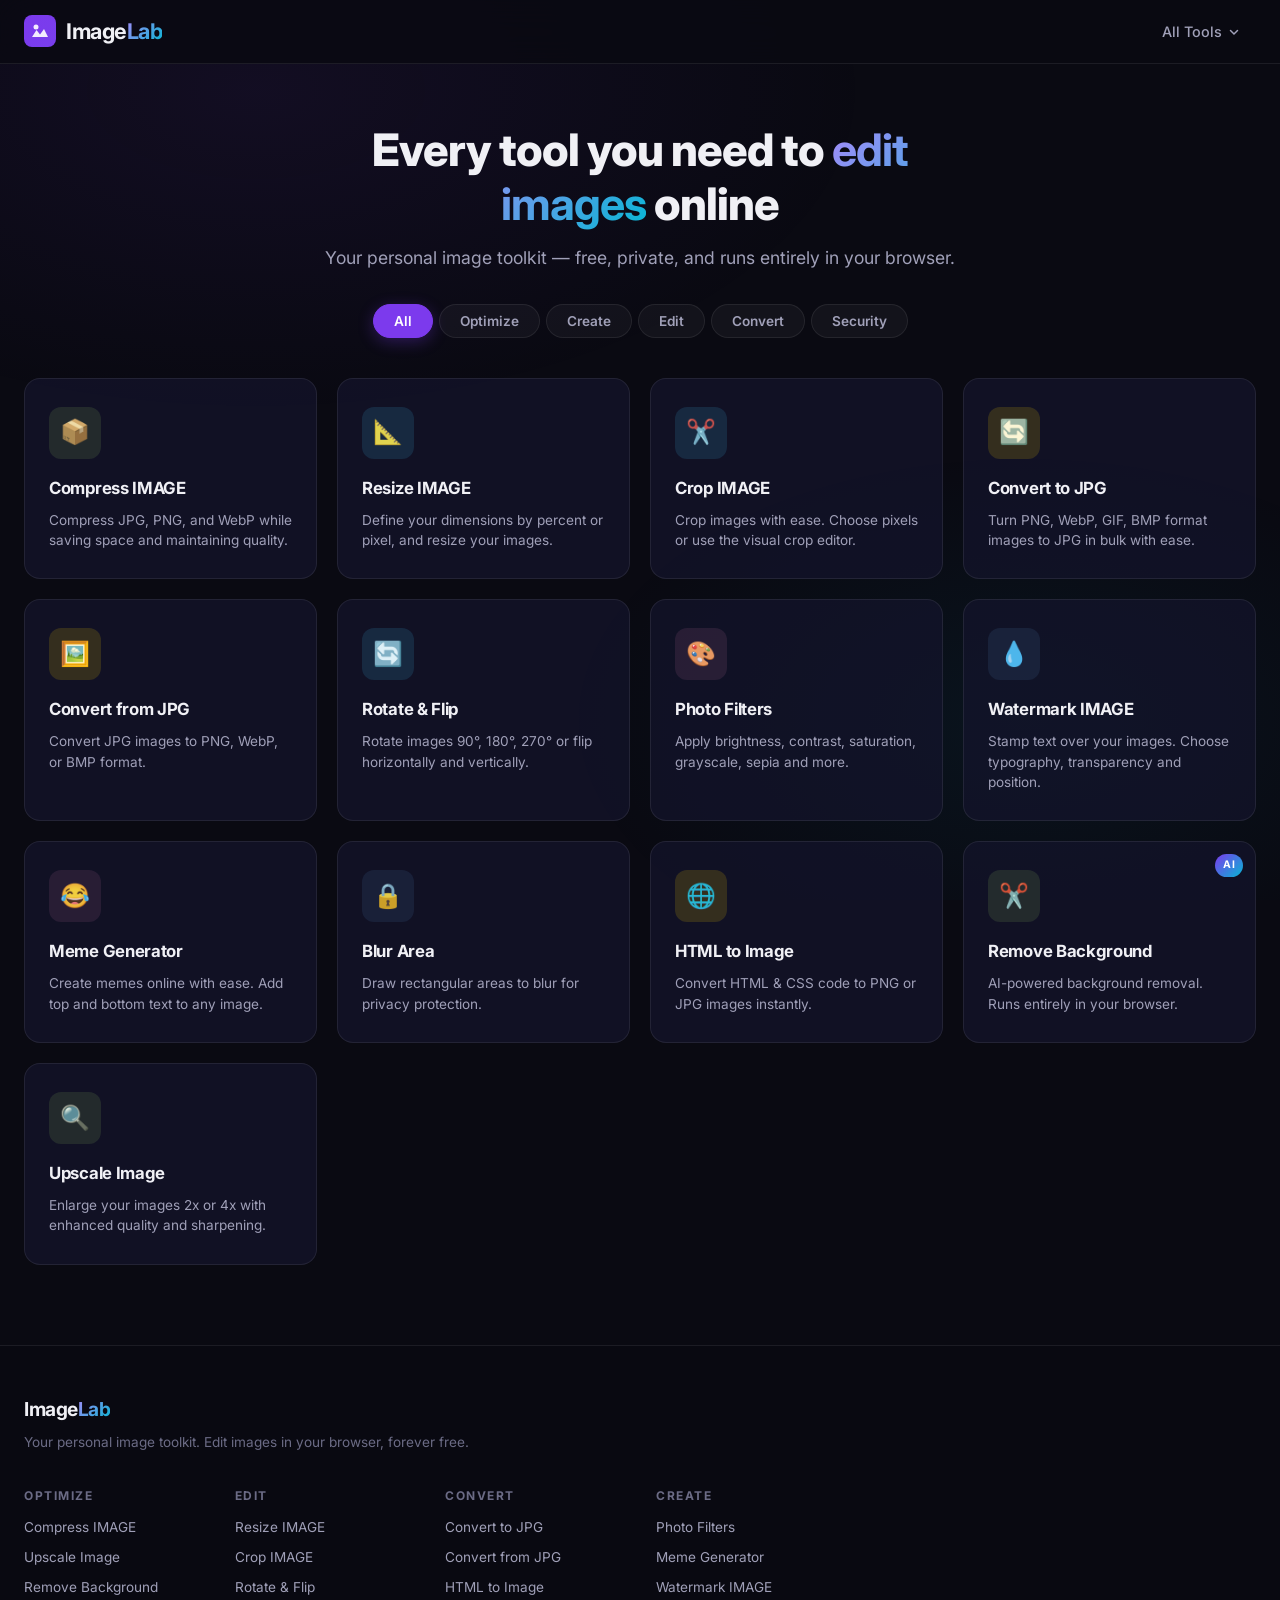
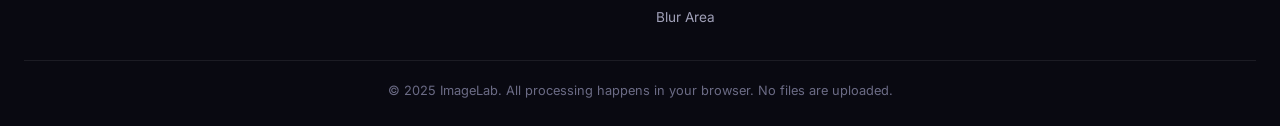
==== index.html @ 435cc82c "Initial commit of Image Suite" ====
<!DOCTYPE html>
<html lang="en">
<head>
    <meta charset="UTF-8">
    <meta name="viewport" content="width=device-width, initial-scale=1.0">
    <title>ImageLab — Free Online Image Editor</title>
    <meta name="description" content="ImageLab is your personal image toolkit. Compress, resize, crop, convert, watermark, and edit images — all in your browser, forever free.">
    <link rel="preconnect" href="https://fonts.googleapis.com">
    <link rel="preconnect" href="https://fonts.gstatic.com" crossorigin>
    <link href="https://fonts.googleapis.com/css2?family=Inter:wght@300;400;500;600;700;800;900&family=JetBrains+Mono:wght@400;500;600&display=swap" rel="stylesheet">
    <link rel="stylesheet" href="css/styles.css">
</head>
<body>
    <!-- Header / Navigation -->
    <header class="header" id="header">
        <nav class="nav">
            <a href="#home" class="logo" id="logo">
                <span class="logo-icon">
                    <svg width="32" height="32" viewBox="0 0 32 32" fill="none">
                        <rect width="32" height="32" rx="8" fill="url(#logoGrad)"/>
                        <path d="M8 22L12.5 15L16 19.5L20 14L24 22H8Z" fill="white" opacity="0.9"/>
                        <circle cx="12" cy="12" r="2.5" fill="white" opacity="0.9"/>
                        <defs>
                            <linearGradient id="logoGrad" x1="0" y1="0" x2="32" y2="32">
                                <stop stop-color="#7c3aed"/>
                                <stop offset="1" stop-color="#06b6d4"/>
                            </linearGradient>
                        </defs>
                    </svg>
                </span>
                <span class="logo-text">Image<span class="logo-accent">Lab</span></span>
            </a>
            <div class="nav-tools" id="navTools">
                <button class="nav-tools-btn" id="navToolsBtn">
                    All Tools <svg width="12" height="12" viewBox="0 0 12 12" fill="currentColor"><path d="M2.5 4.5L6 8L9.5 4.5" stroke="currentColor" stroke-width="1.5" fill="none" stroke-linecap="round"/></svg>
                </button>
                <div class="nav-dropdown" id="navDropdown">
                    <div class="nav-dropdown-grid">
                        <div class="nav-dropdown-col">
                            <div class="nav-dropdown-title">Optimize</div>
                            <a href="#compress" class="nav-dropdown-item" data-tool="compress">
                                <span class="ndi-icon" style="background:#8FBC5D;">📦</span> Compress IMAGE
                            </a>
                            <a href="#upscale" class="nav-dropdown-item" data-tool="upscale">
                                <span class="ndi-icon" style="background:#8FBC5D;">🔍</span> Upscale Image
                            </a>
                            <a href="#remove-bg" class="nav-dropdown-item" data-tool="remove-bg">
                                <span class="ndi-icon" style="background:#8FBC5D;">✂️</span> Remove Background
                            </a>
                        </div>
                        <div class="nav-dropdown-col">
                            <div class="nav-dropdown-title">Edit</div>
                            <a href="#resize" class="nav-dropdown-item" data-tool="resize">
                                <span class="ndi-icon" style="background:#3CB6E2;">📐</span> Resize IMAGE
                            </a>
                            <a href="#crop" class="nav-dropdown-item" data-tool="crop">
                                <span class="ndi-icon" style="background:#3CB6E2;">✂️</span> Crop IMAGE
                            </a>
                            <a href="#rotate" class="nav-dropdown-item" data-tool="rotate">
                                <span class="ndi-icon" style="background:#3CB6E2;">🔄</span> Rotate & Flip
                            </a>
                        </div>
                        <div class="nav-dropdown-col">
                            <div class="nav-dropdown-title">Convert</div>
                            <a href="#convert-to-jpg" class="nav-dropdown-item" data-tool="convert-to-jpg">
                                <span class="ndi-icon" style="background:#FFD400;">🔄</span> Convert to JPG
                            </a>
                            <a href="#convert-from-jpg" class="nav-dropdown-item" data-tool="convert-from-jpg">
                                <span class="ndi-icon" style="background:#FFD400;">🖼️</span> Convert from JPG
                            </a>
                            <a href="#html-to-image" class="nav-dropdown-item" data-tool="html-to-image">
                                <span class="ndi-icon" style="background:#FFD400;">🌐</span> HTML to Image
                            </a>
                        </div>
                        <div class="nav-dropdown-col">
                            <div class="nav-dropdown-title">Create</div>
                            <a href="#filters" class="nav-dropdown-item" data-tool="filters">
                                <span class="ndi-icon" style="background:#AB6993;">🎨</span> Photo Filters
                            </a>
                            <a href="#meme" class="nav-dropdown-item" data-tool="meme">
                                <span class="ndi-icon" style="background:#AB6993;">😂</span> Meme Generator
                            </a>
                        </div>
                        <div class="nav-dropdown-col">
                            <div class="nav-dropdown-title">Security</div>
                            <a href="#watermark" class="nav-dropdown-item" data-tool="watermark">
                                <span class="ndi-icon" style="background:#4A7AAB;">💧</span> Watermark IMAGE
                            </a>
                            <a href="#blur" class="nav-dropdown-item" data-tool="blur">
                                <span class="ndi-icon" style="background:#4A7AAB;">🔒</span> Blur Area
                            </a>
                        </div>
                    </div>
                </div>
            </div>
            <button class="nav-hamburger" id="navHamburger" aria-label="Menu">
                <span></span><span></span><span></span>
            </button>
        </nav>
    </header>

    <!-- Mobile Menu Overlay -->
    <div class="mobile-menu" id="mobileMenu">
        <div class="mobile-menu-content">
            <a href="#compress" class="mobile-menu-item">Compress IMAGE</a>
            <a href="#resize" class="mobile-menu-item">Resize IMAGE</a>
            <a href="#crop" class="mobile-menu-item">Crop IMAGE</a>
            <a href="#convert-to-jpg" class="mobile-menu-item">Convert to JPG</a>
            <a href="#convert-from-jpg" class="mobile-menu-item">Convert from JPG</a>
            <a href="#rotate" class="mobile-menu-item">Rotate & Flip</a>
            <a href="#filters" class="mobile-menu-item">Photo Filters</a>
            <a href="#watermark" class="mobile-menu-item">Watermark IMAGE</a>
            <a href="#meme" class="mobile-menu-item">Meme Generator</a>
            <a href="#blur" class="mobile-menu-item">Blur Area</a>
            <a href="#html-to-image" class="mobile-menu-item">HTML to Image</a>
            <a href="#remove-bg" class="mobile-menu-item">Remove Background</a>
            <a href="#upscale" class="mobile-menu-item">Upscale Image</a>
        </div>
    </div>

    <!-- Main Content -->
    <main class="main" id="main">
        <!-- Pages are rendered here by the router -->
    </main>

    <!-- Footer -->
    <footer class="footer" id="footer">
        <div class="footer-inner">
            <div class="footer-brand">
                <span class="logo-text">Image<span class="logo-accent">Lab</span></span>
                <p class="footer-desc">Your personal image toolkit. Edit images in your browser, forever free.</p>
            </div>
            <div class="footer-links">
                <div class="footer-col">
                    <div class="footer-col-title">Optimize</div>
                    <a href="#compress">Compress IMAGE</a>
                    <a href="#upscale">Upscale Image</a>
                    <a href="#remove-bg">Remove Background</a>
                </div>
                <div class="footer-col">
                    <div class="footer-col-title">Edit</div>
                    <a href="#resize">Resize IMAGE</a>
                    <a href="#crop">Crop IMAGE</a>
                    <a href="#rotate">Rotate & Flip</a>
                </div>
                <div class="footer-col">
                    <div class="footer-col-title">Convert</div>
                    <a href="#convert-to-jpg">Convert to JPG</a>
                    <a href="#convert-from-jpg">Convert from JPG</a>
                    <a href="#html-to-image">HTML to Image</a>
                </div>
                <div class="footer-col">
                    <div class="footer-col-title">Create</div>
                    <a href="#filters">Photo Filters</a>
                    <a href="#meme">Meme Generator</a>
                    <a href="#watermark">Watermark IMAGE</a>
                    <a href="#blur">Blur Area</a>
                </div>
            </div>
            <div class="footer-bottom">
                <p>© 2025 ImageLab. All processing happens in your browser. No files are uploaded.</p>
            </div>
        </div>
    </footer>

    <!-- Scripts -->
    <script src="js/utils.js"></script>
    <script src="js/tools/compress.js"></script>
    <script src="js/tools/resize.js"></script>
    <script src="js/tools/crop.js"></script>
    <script src="js/tools/convertToJpg.js"></script>
    <script src="js/tools/convertFromJpg.js"></script>
    <script src="js/tools/rotate.js"></script>
    <script src="js/tools/filters.js"></script>
    <script src="js/tools/watermark.js"></script>
    <script src="js/tools/meme.js"></script>
    <script src="js/tools/blur.js"></script>
    <script src="js/tools/htmlToImage.js"></script>
    <script src="js/tools/removeBg.js"></script>
    <script src="js/tools/upscale.js"></script>
    <script src="js/app.js"></script>
</body>
</html>
---- css/styles.css ----
/* ========================================
   ImageLab — Design System & Styles
   ======================================== */

/* ---- CSS Custom Properties ---- */
:root {
    /* Colors */
    --primary: #7c3aed;
    --primary-light: #a78bfa;
    --primary-dark: #5b21b6;
    --accent: #06b6d4;
    --accent-light: #67e8f9;

    /* Category Colors */
    --cat-optimize: #8FBC5D;
    --cat-edit: #3CB6E2;
    --cat-convert: #FFD400;
    --cat-create: #AB6993;
    --cat-security: #4A7AAB;

    /* Surfaces */
    --bg-primary: #0a0a12;
    --bg-secondary: #111127;
    --bg-card: rgba(20, 20, 45, 0.7);
    --bg-card-hover: rgba(30, 30, 60, 0.85);
    --bg-glass: rgba(255, 255, 255, 0.04);
    --bg-input: rgba(255, 255, 255, 0.06);

    /* Text */
    --text-primary: #f0f0f5;
    --text-secondary: #a0a0b8;
    --text-muted: #6b6b85;

    /* Borders */
    --border: rgba(255, 255, 255, 0.08);
    --border-hover: rgba(255, 255, 255, 0.15);
    --border-accent: rgba(124, 58, 237, 0.4);

    /* Shadows */
    --shadow-sm: 0 2px 8px rgba(0, 0, 0, 0.3);
    --shadow-md: 0 8px 32px rgba(0, 0, 0, 0.4);
    --shadow-lg: 0 16px 48px rgba(0, 0, 0, 0.5);
    --shadow-glow: 0 0 40px rgba(124, 58, 237, 0.15);

    /* Radius */
    --radius-sm: 8px;
    --radius-md: 12px;
    --radius-lg: 16px;
    --radius-xl: 24px;

    /* Transitions */
    --ease: cubic-bezier(0.4, 0, 0.2, 1);
    --duration: 0.25s;

    /* Sizing */
    --header-height: 64px;
    --max-width: 1280px;
}

/* ---- Reset & Base ---- */
*, *::before, *::after {
    margin: 0;
    padding: 0;
    box-sizing: border-box;
}

html {
    scroll-behavior: smooth;
    -webkit-font-smoothing: antialiased;
    -moz-osx-font-smoothing: grayscale;
}

body {
    font-family: 'Inter', -apple-system, BlinkMacSystemFont, 'Segoe UI', sans-serif;
    background: var(--bg-primary);
    color: var(--text-primary);
    line-height: 1.6;
    min-height: 100vh;
    overflow-x: hidden;
}

body::before {
    content: '';
    position: fixed;
    top: 0; left: 0; right: 0; bottom: 0;
    background:
        radial-gradient(ellipse 80% 60% at 20% 10%, rgba(124, 58, 237, 0.08) 0%, transparent 60%),
        radial-gradient(ellipse 60% 50% at 80% 80%, rgba(6, 182, 212, 0.06) 0%, transparent 60%);
    pointer-events: none;
    z-index: 0;
}

a { color: inherit; text-decoration: none; }
img { max-width: 100%; display: block; }
button { font-family: inherit; cursor: pointer; border: none; background: none; }
input, select, textarea { font-family: inherit; }

/* ---- Scrollbar ---- */
::-webkit-scrollbar { width: 8px; }
::-webkit-scrollbar-track { background: var(--bg-secondary); }
::-webkit-scrollbar-thumb { background: var(--primary-dark); border-radius: 4px; }
::-webkit-scrollbar-thumb:hover { background: var(--primary); }

/* ---- Header ---- */
.header {
    position: fixed;
    top: 0; left: 0; right: 0;
    height: var(--header-height);
    background: rgba(10, 10, 18, 0.85);
    backdrop-filter: blur(20px);
    -webkit-backdrop-filter: blur(20px);
    border-bottom: 1px solid var(--border);
    z-index: 1000;
}

.nav {
    max-width: var(--max-width);
    margin: 0 auto;
    padding: 0 24px;
    height: 100%;
    display: flex;
    align-items: center;
    justify-content: space-between;
}

/* Logo */
.logo {
    display: flex;
    align-items: center;
    gap: 10px;
    font-size: 1.35rem;
    font-weight: 700;
    transition: transform var(--duration) var(--ease);
}
.logo:hover { transform: scale(1.03); }
.logo-icon { display: flex; }
.logo-text { letter-spacing: -0.5px; }
.logo-accent {
    background: linear-gradient(135deg, var(--primary-light), var(--accent));
    -webkit-background-clip: text;
    -webkit-text-fill-color: transparent;
    background-clip: text;
}

/* Nav Tools Dropdown */
.nav-tools { position: relative; }
.nav-tools-btn {
    display: flex;
    align-items: center;
    gap: 6px;
    padding: 8px 16px;
    color: var(--text-secondary);
    font-size: 0.9rem;
    font-weight: 500;
    border-radius: var(--radius-sm);
    transition: all var(--duration) var(--ease);
}
.nav-tools-btn:hover {
    color: var(--text-primary);
    background: var(--bg-glass);
}

.nav-dropdown {
    position: absolute;
    top: calc(100% + 12px);
    left: 50%;
    transform: translateX(-50%) translateY(8px);
    background: rgba(17, 17, 39, 0.97);
    backdrop-filter: blur(24px);
    border: 1px solid var(--border);
    border-radius: var(--radius-lg);
    padding: 24px;
    min-width: 680px;
    opacity: 0;
    visibility: hidden;
    pointer-events: none;
    transition: all 0.3s var(--ease);
    box-shadow: var(--shadow-lg), var(--shadow-glow);
}
.nav-tools:hover .nav-dropdown,
.nav-dropdown.active {
    opacity: 1;
    visibility: visible;
    pointer-events: auto;
    transform: translateX(-50%) translateY(0);
}

.nav-dropdown-grid {
    display: grid;
    grid-template-columns: repeat(5, 1fr);
    gap: 8px;
}
.nav-dropdown-title {
    font-size: 0.7rem;
    font-weight: 700;
    text-transform: uppercase;
    letter-spacing: 1.5px;
    color: var(--text-muted);
    padding: 4px 8px 8px;
}
.nav-dropdown-item {
    display: flex;
    align-items: center;
    gap: 8px;
    padding: 8px;
    border-radius: var(--radius-sm);
    font-size: 0.82rem;
    font-weight: 500;
    color: var(--text-secondary);
    transition: all var(--duration) var(--ease);
    white-space: nowrap;
}
.nav-dropdown-item:hover {
    background: var(--bg-glass);
    color: var(--text-primary);
    transform: translateX(2px);
}
.ndi-icon {
    width: 26px; height: 26px;
    border-radius: 6px;
    display: flex;
    align-items: center;
    justify-content: center;
    font-size: 13px;
    flex-shrink: 0;
}

/* Hamburger */
.nav-hamburger {
    display: none;
    flex-direction: column;
    gap: 5px;
    padding: 8px;
}
.nav-hamburger span {
    width: 22px; height: 2px;
    background: var(--text-primary);
    border-radius: 2px;
    transition: all 0.3s var(--ease);
}
.nav-hamburger.active span:nth-child(1) { transform: rotate(45deg) translate(5px, 5px); }
.nav-hamburger.active span:nth-child(2) { opacity: 0; }
.nav-hamburger.active span:nth-child(3) { transform: rotate(-45deg) translate(5px, -5px); }

/* Mobile Menu */
.mobile-menu {
    position: fixed;
    top: var(--header-height);
    left: 0; right: 0; bottom: 0;
    background: rgba(10, 10, 18, 0.98);
    backdrop-filter: blur(20px);
    z-index: 999;
    opacity: 0;
    visibility: hidden;
    transition: all 0.3s var(--ease);
    overflow-y: auto;
}
.mobile-menu.active {
    opacity: 1;
    visibility: visible;
}
.mobile-menu-content {
    padding: 24px;
    display: flex;
    flex-direction: column;
    gap: 4px;
}
.mobile-menu-item {
    padding: 14px 16px;
    border-radius: var(--radius-sm);
    font-size: 1rem;
    font-weight: 500;
    color: var(--text-secondary);
    transition: all var(--duration) var(--ease);
}
.mobile-menu-item:hover {
    background: var(--bg-glass);
    color: var(--text-primary);
}

/* ---- Main Content ---- */
.main {
    margin-top: var(--header-height);
    min-height: calc(100vh - var(--header-height));
    position: relative;
    z-index: 1;
}

/* ---- Home Page ---- */
.home-hero {
    text-align: center;
    padding: 60px 24px 32px;
    max-width: 720px;
    margin: 0 auto;
}
.home-hero h1 {
    font-size: clamp(1.8rem, 4vw, 2.8rem);
    font-weight: 800;
    line-height: 1.2;
    margin-bottom: 12px;
    letter-spacing: -1px;
}
.home-hero h1 strong {
    background: linear-gradient(135deg, var(--primary-light), var(--accent));
    -webkit-background-clip: text;
    -webkit-text-fill-color: transparent;
    background-clip: text;
}
.home-hero p {
    font-size: 1.1rem;
    color: var(--text-secondary);
    font-weight: 400;
}

/* Filter Tabs */
.filter-tabs {
    display: flex;
    justify-content: center;
    gap: 6px;
    padding: 0 24px;
    margin-bottom: 40px;
    flex-wrap: wrap;
}
.filter-tab {
    padding: 8px 20px;
    border-radius: 100px;
    font-size: 0.85rem;
    font-weight: 600;
    color: var(--text-secondary);
    background: var(--bg-glass);
    border: 1px solid var(--border);
    transition: all var(--duration) var(--ease);
    cursor: pointer;
}
.filter-tab:hover {
    color: var(--text-primary);
    border-color: var(--border-hover);
    background: var(--bg-card);
}
.filter-tab.active {
    color: #fff;
    background: var(--primary);
    border-color: var(--primary);
    box-shadow: 0 4px 16px rgba(124, 58, 237, 0.3);
}

/* Tool Grid */
.tools-grid {
    max-width: var(--max-width);
    margin: 0 auto;
    padding: 0 24px 80px;
    display: grid;
    grid-template-columns: repeat(auto-fill, minmax(270px, 1fr));
    gap: 20px;
}

.tool-card {
    position: relative;
    background: var(--bg-card);
    border: 1px solid var(--border);
    border-radius: var(--radius-lg);
    padding: 28px 24px;
    transition: all 0.35s var(--ease);
    overflow: hidden;
    cursor: pointer;
    display: block;
}
.tool-card::before {
    content: '';
    position: absolute;
    top: 0; left: 0; right: 0;
    height: 3px;
    background: var(--card-accent, var(--primary));
    opacity: 0;
    transition: opacity 0.35s var(--ease);
}
.tool-card:hover {
    border-color: var(--border-hover);
    background: var(--bg-card-hover);
    transform: translateY(-4px);
    box-shadow: var(--shadow-md);
}
.tool-card:hover::before { opacity: 1; }

.tool-card-icon {
    width: 52px; height: 52px;
    border-radius: var(--radius-md);
    display: flex;
    align-items: center;
    justify-content: center;
    font-size: 24px;
    margin-bottom: 16px;
    position: relative;
}
.tool-card-icon::after {
    content: '';
    position: absolute;
    inset: 0;
    border-radius: inherit;
    opacity: 0.15;
    background: var(--card-accent, var(--primary));
}

.tool-card h3 {
    font-size: 1.05rem;
    font-weight: 700;
    margin-bottom: 8px;
    letter-spacing: -0.3px;
}
.tool-card p {
    font-size: 0.85rem;
    color: var(--text-secondary);
    line-height: 1.5;
}

.tool-card .badge {
    position: absolute;
    top: 12px; right: 12px;
    background: linear-gradient(135deg, var(--primary), var(--accent));
    color: #fff;
    font-size: 0.65rem;
    font-weight: 700;
    padding: 3px 8px;
    border-radius: 100px;
    text-transform: uppercase;
    letter-spacing: 0.5px;
}

/* ---- Tool Page Layout ---- */
.tool-page {
    max-width: 1000px;
    margin: 0 auto;
    padding: 40px 24px 80px;
}

.tool-header {
    text-align: center;
    margin-bottom: 36px;
}
.tool-header h1 {
    font-size: clamp(1.5rem, 3vw, 2.2rem);
    font-weight: 800;
    margin-bottom: 8px;
    letter-spacing: -0.5px;
}
.tool-header p {
    color: var(--text-secondary);
    font-size: 1rem;
}

/* Upload Zone */
.upload-zone {
    border: 2px dashed var(--border);
    border-radius: var(--radius-xl);
    padding: 60px 40px;
    text-align: center;
    transition: all 0.3s var(--ease);
    cursor: pointer;
    position: relative;
    background: var(--bg-glass);
}
.upload-zone:hover,
.upload-zone.dragover {
    border-color: var(--primary);
    background: rgba(124, 58, 237, 0.05);
    box-shadow: 0 0 40px rgba(124, 58, 237, 0.1);
}
.upload-zone.dragover {
    transform: scale(1.01);
}

.upload-icon {
    width: 72px; height: 72px;
    margin: 0 auto 20px;
    border-radius: 50%;
    background: linear-gradient(135deg, rgba(124, 58, 237, 0.15), rgba(6, 182, 212, 0.1));
    display: flex;
    align-items: center;
    justify-content: center;
    font-size: 32px;
}
.upload-zone h3 {
    font-size: 1.15rem;
    font-weight: 600;
    margin-bottom: 6px;
}
.upload-zone p {
    color: var(--text-muted);
    font-size: 0.9rem;
}
.upload-zone .btn-upload {
    display: inline-flex;
    align-items: center;
    gap: 8px;
    margin-top: 16px;
    padding: 12px 28px;
    background: linear-gradient(135deg, var(--primary), var(--primary-dark));
    color: #fff;
    font-weight: 600;
    font-size: 0.95rem;
    border-radius: var(--radius-sm);
    transition: all var(--duration) var(--ease);
    box-shadow: 0 4px 16px rgba(124, 58, 237, 0.3);
}
.upload-zone .btn-upload:hover {
    transform: translateY(-2px);
    box-shadow: 0 8px 24px rgba(124, 58, 237, 0.4);
}
.upload-zone input[type="file"] {
    position: absolute;
    inset: 0;
    opacity: 0;
    cursor: pointer;
}

/* Tool Workspace */
.tool-workspace {
    display: none;
    flex-direction: column;
    gap: 24px;
}
.tool-workspace.active {
    display: flex;
}

/* Controls Panel */
.controls-panel {
    background: var(--bg-card);
    border: 1px solid var(--border);
    border-radius: var(--radius-lg);
    padding: 24px;
}
.controls-panel h3 {
    font-size: 0.9rem;
    font-weight: 700;
    margin-bottom: 16px;
    display: flex;
    align-items: center;
    gap: 8px;
}

.control-group {
    margin-bottom: 16px;
}
.control-group:last-child { margin-bottom: 0; }
.control-label {
    display: flex;
    align-items: center;
    justify-content: space-between;
    font-size: 0.82rem;
    font-weight: 500;
    color: var(--text-secondary);
    margin-bottom: 8px;
}
.control-value {
    font-family: 'JetBrains Mono', monospace;
    font-size: 0.8rem;
    color: var(--accent);
}

/* Range Slider */
input[type="range"] {
    -webkit-appearance: none;
    width: 100%;
    height: 6px;
    background: var(--bg-input);
    border-radius: 3px;
    outline: none;
}
input[type="range"]::-webkit-slider-thumb {
    -webkit-appearance: none;
    width: 18px; height: 18px;
    border-radius: 50%;
    background: var(--primary);
    cursor: pointer;
    box-shadow: 0 2px 8px rgba(124, 58, 237, 0.4);
    transition: transform var(--duration) var(--ease);
}
input[type="range"]::-webkit-slider-thumb:hover {
    transform: scale(1.2);
}

/* Text Input */
.input-field {
    width: 100%;
    padding: 10px 14px;
    background: var(--bg-input);
    border: 1px solid var(--border);
    border-radius: var(--radius-sm);
    color: var(--text-primary);
    font-size: 0.9rem;
    transition: all var(--duration) var(--ease);
    outline: none;
}
.input-field:focus {
    border-color: var(--primary);
    box-shadow: 0 0 0 3px rgba(124, 58, 237, 0.15);
}

/* Number Input */
.input-number {
    width: 100px;
    padding: 8px 12px;
    background: var(--bg-input);
    border: 1px solid var(--border);
    border-radius: var(--radius-sm);
    color: var(--text-primary);
    font-size: 0.9rem;
    font-family: 'JetBrains Mono', monospace;
    text-align: center;
    outline: none;
    transition: all var(--duration) var(--ease);
}
.input-number:focus {
    border-color: var(--primary);
    box-shadow: 0 0 0 3px rgba(124, 58, 237, 0.15);
}

/* Select */
.input-select {
    width: 100%;
    padding: 10px 14px;
    background: var(--bg-input);
    border: 1px solid var(--border);
    border-radius: var(--radius-sm);
    color: var(--text-primary);
    font-size: 0.9rem;
    outline: none;
    cursor: pointer;
    transition: all var(--duration) var(--ease);
}
.input-select:focus {
    border-color: var(--primary);
}
.input-select option {
    background: var(--bg-secondary);
    color: var(--text-primary);
}

/* Inline Controls */
.controls-row {
    display: flex;
    align-items: center;
    gap: 12px;
    flex-wrap: wrap;
}
.controls-inline {
    display: flex;
    align-items: center;
    gap: 8px;
}
.controls-inline label {
    font-size: 0.82rem;
    color: var(--text-secondary);
    white-space: nowrap;
}

/* Checkbox / Toggle */
.toggle-wrap {
    display: flex;
    align-items: center;
    gap: 10px;
    cursor: pointer;
}
.toggle {
    position: relative;
    width: 40px; height: 22px;
    background: var(--bg-input);
    border-radius: 11px;
    border: 1px solid var(--border);
    transition: all var(--duration) var(--ease);
}
.toggle::after {
    content: '';
    position: absolute;
    top: 2px; left: 2px;
    width: 16px; height: 16px;
    border-radius: 50%;
    background: var(--text-muted);
    transition: all var(--duration) var(--ease);
}
.toggle-wrap input { display: none; }
.toggle-wrap input:checked + .toggle {
    background: var(--primary);
    border-color: var(--primary);
}
.toggle-wrap input:checked + .toggle::after {
    left: 20px;
    background: #fff;
}
.toggle-label {
    font-size: 0.85rem;
    color: var(--text-secondary);
}

/* Preset Buttons */
.preset-group {
    display: flex;
    gap: 8px;
    flex-wrap: wrap;
}
.preset-btn {
    padding: 6px 14px;
    font-size: 0.8rem;
    font-weight: 600;
    border-radius: var(--radius-sm);
    border: 1px solid var(--border);
    color: var(--text-secondary);
    background: var(--bg-glass);
    transition: all var(--duration) var(--ease);
}
.preset-btn:hover {
    border-color: var(--primary);
    color: var(--text-primary);
}
.preset-btn.active {
    background: var(--primary);
    border-color: var(--primary);
    color: #fff;
}

/* Preview Area */
.preview-container {
    background: var(--bg-card);
    border: 1px solid var(--border);
    border-radius: var(--radius-lg);
    padding: 20px;
    min-height: 300px;
    display: flex;
    align-items: center;
    justify-content: center;
    position: relative;
    overflow: hidden;
}
.preview-container canvas,
.preview-container img {
    max-width: 100%;
    max-height: 500px;
    border-radius: var(--radius-sm);
    object-fit: contain;
}

/* Image Info Bar */
.image-info {
    display: flex;
    align-items: center;
    gap: 16px;
    padding: 12px 16px;
    background: var(--bg-glass);
    border-radius: var(--radius-sm);
    font-size: 0.82rem;
    color: var(--text-secondary);
    flex-wrap: wrap;
}
.image-info-item {
    display: flex;
    align-items: center;
    gap: 6px;
}
.image-info-item strong {
    color: var(--text-primary);
    font-family: 'JetBrains Mono', monospace;
    font-size: 0.8rem;
}

/* Buttons */
.btn {
    display: inline-flex;
    align-items: center;
    justify-content: center;
    gap: 8px;
    padding: 12px 28px;
    font-size: 0.95rem;
    font-weight: 600;
    border-radius: var(--radius-sm);
    transition: all var(--duration) var(--ease);
    cursor: pointer;
    border: none;
}
.btn-primary {
    background: linear-gradient(135deg, var(--primary), var(--primary-dark));
    color: #fff;
    box-shadow: 0 4px 16px rgba(124, 58, 237, 0.3);
}
.btn-primary:hover {
    transform: translateY(-2px);
    box-shadow: 0 8px 24px rgba(124, 58, 237, 0.4);
}
.btn-primary:disabled {
    opacity: 0.5;
    cursor: not-allowed;
    transform: none;
}
.btn-secondary {
    background: var(--bg-glass);
    color: var(--text-primary);
    border: 1px solid var(--border);
}
.btn-secondary:hover {
    background: var(--bg-card);
    border-color: var(--border-hover);
}
.btn-success {
    background: linear-gradient(135deg, #10b981, #059669);
    color: #fff;
    box-shadow: 0 4px 16px rgba(16, 185, 129, 0.3);
}
.btn-success:hover {
    transform: translateY(-2px);
    box-shadow: 0 8px 24px rgba(16, 185, 129, 0.4);
}
.btn-danger {
    background: linear-gradient(135deg, #ef4444, #dc2626);
    color: #fff;
}
.btn-sm {
    padding: 8px 16px;
    font-size: 0.82rem;
}
.btn-lg {
    padding: 14px 36px;
    font-size: 1.05rem;
}
.btn-icon {
    width: 40px; height: 40px;
    padding: 0;
    border-radius: var(--radius-sm);
    font-size: 1.1rem;
}

.actions-bar {
    display: flex;
    align-items: center;
    justify-content: center;
    gap: 12px;
    flex-wrap: wrap;
}

/* ---- Progress / Loading ---- */
.spinner {
    width: 40px; height: 40px;
    border: 3px solid var(--border);
    border-top-color: var(--primary);
    border-radius: 50%;
    animation: spin 0.8s linear infinite;
}
@keyframes spin { to { transform: rotate(360deg); } }

.progress-bar {
    width: 100%;
    height: 6px;
    background: var(--bg-input);
    border-radius: 3px;
    overflow: hidden;
}
.progress-fill {
    height: 100%;
    background: linear-gradient(90deg, var(--primary), var(--accent));
    border-radius: 3px;
    transition: width 0.3s var(--ease);
    width: 0%;
}

.loading-overlay {
    position: absolute;
    inset: 0;
    background: rgba(10, 10, 18, 0.85);
    display: flex;
    flex-direction: column;
    align-items: center;
    justify-content: center;
    gap: 16px;
    z-index: 10;
    border-radius: inherit;
}
.loading-text {
    font-size: 0.9rem;
    color: var(--text-secondary);
}

/* ---- Toast Notifications ---- */
.toast-container {
    position: fixed;
    bottom: 24px;
    right: 24px;
    z-index: 9999;
    display: flex;
    flex-direction: column;
    gap: 8px;
}
.toast {
    padding: 14px 20px;
    background: rgba(17, 17, 39, 0.97);
    backdrop-filter: blur(12px);
    border: 1px solid var(--border);
    border-radius: var(--radius-md);
    color: var(--text-primary);
    font-size: 0.88rem;
    font-weight: 500;
    box-shadow: var(--shadow-md);
    animation: toastIn 0.3s var(--ease);
    display: flex;
    align-items: center;
    gap: 10px;
}
.toast.success { border-color: rgba(16, 185, 129, 0.4); }
.toast.error { border-color: rgba(239, 68, 68, 0.4); }
@keyframes toastIn {
    from { opacity: 0; transform: translateY(12px) scale(0.95); }
    to { opacity: 1; transform: translateY(0) scale(1); }
}

/* ---- Footer ---- */
.footer {
    background: rgba(10, 10, 18, 0.95);
    border-top: 1px solid var(--border);
    position: relative;
    z-index: 1;
}
.footer-inner {
    max-width: var(--max-width);
    margin: 0 auto;
    padding: 48px 24px 24px;
}
.footer-brand {
    margin-bottom: 32px;
}
.footer-brand .logo-text {
    font-size: 1.2rem;
    font-weight: 700;
}
.footer-desc {
    color: var(--text-muted);
    font-size: 0.85rem;
    margin-top: 8px;
}
.footer-links {
    display: grid;
    grid-template-columns: repeat(auto-fill, minmax(160px, 1fr));
    gap: 32px;
    margin-bottom: 32px;
}
.footer-col { display: flex; flex-direction: column; gap: 8px; }
.footer-col-title {
    font-size: 0.75rem;
    font-weight: 700;
    text-transform: uppercase;
    letter-spacing: 1.5px;
    color: var(--text-muted);
    margin-bottom: 4px;
}
.footer-col a {
    font-size: 0.85rem;
    color: var(--text-secondary);
    transition: color var(--duration) var(--ease);
}
.footer-col a:hover { color: var(--text-primary); }
.footer-bottom {
    border-top: 1px solid var(--border);
    padding-top: 20px;
    text-align: center;
}
.footer-bottom p {
    font-size: 0.8rem;
    color: var(--text-muted);
}

/* ---- Page Transitions ---- */
.page-enter {
    animation: pageIn 0.35s var(--ease);
}
@keyframes pageIn {
    from { opacity: 0; transform: translateY(16px); }
    to { opacity: 1; transform: translateY(0); }
}

/* ---- Crop-specific Styles ---- */
.crop-container {
    position: relative;
    display: inline-block;
    cursor: crosshair;
    max-width: 100%;
}
.crop-container canvas { display: block; }
.crop-selection {
    position: absolute;
    border: 2px solid var(--accent);
    background: rgba(6, 182, 212, 0.1);
    pointer-events: none;
    box-shadow: 0 0 0 9999px rgba(0, 0, 0, 0.5);
}
.crop-handle {
    position: absolute;
    width: 10px; height: 10px;
    background: var(--accent);
    border: 2px solid #fff;
    border-radius: 2px;
    pointer-events: auto;
    cursor: pointer;
    z-index: 2;
}

/* ---- Blur Area Drawing ---- */
.blur-canvas-container {
    position: relative;
    display: inline-block;
}
.blur-rect {
    position: absolute;
    border: 2px dashed var(--accent);
    background: rgba(6, 182, 212, 0.1);
    pointer-events: none;
}

/* ---- HTML to Image ---- */
.html-editor {
    display: grid;
    grid-template-columns: 1fr 1fr;
    gap: 16px;
}
.html-editor textarea {
    width: 100%;
    min-height: 300px;
    padding: 16px;
    background: var(--bg-input);
    border: 1px solid var(--border);
    border-radius: var(--radius-md);
    color: var(--text-primary);
    font-family: 'JetBrains Mono', monospace;
    font-size: 0.85rem;
    resize: vertical;
    outline: none;
    transition: border-color var(--duration) var(--ease);
}
.html-editor textarea:focus {
    border-color: var(--primary);
}
.html-preview-frame {
    background: #fff;
    border-radius: var(--radius-md);
    overflow: hidden;
    min-height: 300px;
}

/* ---- Watermark Controls ---- */
.watermark-position-grid {
    display: grid;
    grid-template-columns: repeat(3, 1fr);
    gap: 4px;
}
.watermark-pos-btn {
    padding: 10px;
    background: var(--bg-input);
    border: 1px solid var(--border);
    border-radius: var(--radius-sm);
    color: var(--text-secondary);
    font-size: 0.7rem;
    font-weight: 600;
    transition: all var(--duration) var(--ease);
}
.watermark-pos-btn:hover {
    border-color: var(--primary);
    color: var(--text-primary);
}
.watermark-pos-btn.active {
    background: var(--primary);
    border-color: var(--primary);
    color: #fff;
}

/* ---- Meme Text ---- */
.meme-preview {
    position: relative;
    display: inline-block;
}
.meme-text {
    position: absolute;
    left: 50%;
    transform: translateX(-50%);
    color: #fff;
    font-family: 'Impact', 'Arial Black', sans-serif;
    font-size: 2rem;
    text-transform: uppercase;
    text-align: center;
    -webkit-text-stroke: 2px #000;
    text-shadow: 2px 2px 4px rgba(0,0,0,0.8);
    width: 90%;
    word-wrap: break-word;
}
.meme-text.top { top: 10px; }
.meme-text.bottom { bottom: 10px; }

/* ---- Responsive ---- */
@media (max-width: 1024px) {
    .nav-dropdown { min-width: 560px; }
    .nav-dropdown-grid { grid-template-columns: repeat(3, 1fr); }
}

@media (max-width: 768px) {
    .nav-tools { display: none; }
    .nav-hamburger { display: flex; }
    .tools-grid { grid-template-columns: repeat(auto-fill, minmax(220px, 1fr)); gap: 12px; }
    .home-hero { padding: 40px 20px 24px; }
    .tool-page { padding: 24px 16px 60px; }
    .html-editor { grid-template-columns: 1fr; }
    .controls-row { flex-direction: column; align-items: stretch; }
}

@media (max-width: 480px) {
    .tools-grid { grid-template-columns: 1fr; }
    .filter-tabs { gap: 4px; }
    .filter-tab { padding: 6px 14px; font-size: 0.8rem; }
}

/* ---- Utility Classes ---- */
.hidden { display: none !important; }
.flex { display: flex; }
.flex-col { flex-direction: column; }
.items-center { align-items: center; }
.justify-center { justify-content: center; }
.gap-8 { gap: 8px; }
.gap-12 { gap: 12px; }
.gap-16 { gap: 16px; }
.gap-24 { gap: 24px; }
.w-full { width: 100%; }
.text-center { text-align: center; }
.mt-16 { margin-top: 16px; }
.mt-24 { margin-top: 24px; }
.mb-16 { margin-bottom: 16px; }
.font-mono { font-family: 'JetBrains Mono', monospace; }

/* Side-by-side layout for tool workspace */
.tool-layout {
    display: grid;
    grid-template-columns: 320px 1fr;
    gap: 24px;
    align-items: start;
}

@media (max-width: 900px) {
    .tool-layout {
        grid-template-columns: 1fr;
    }
}
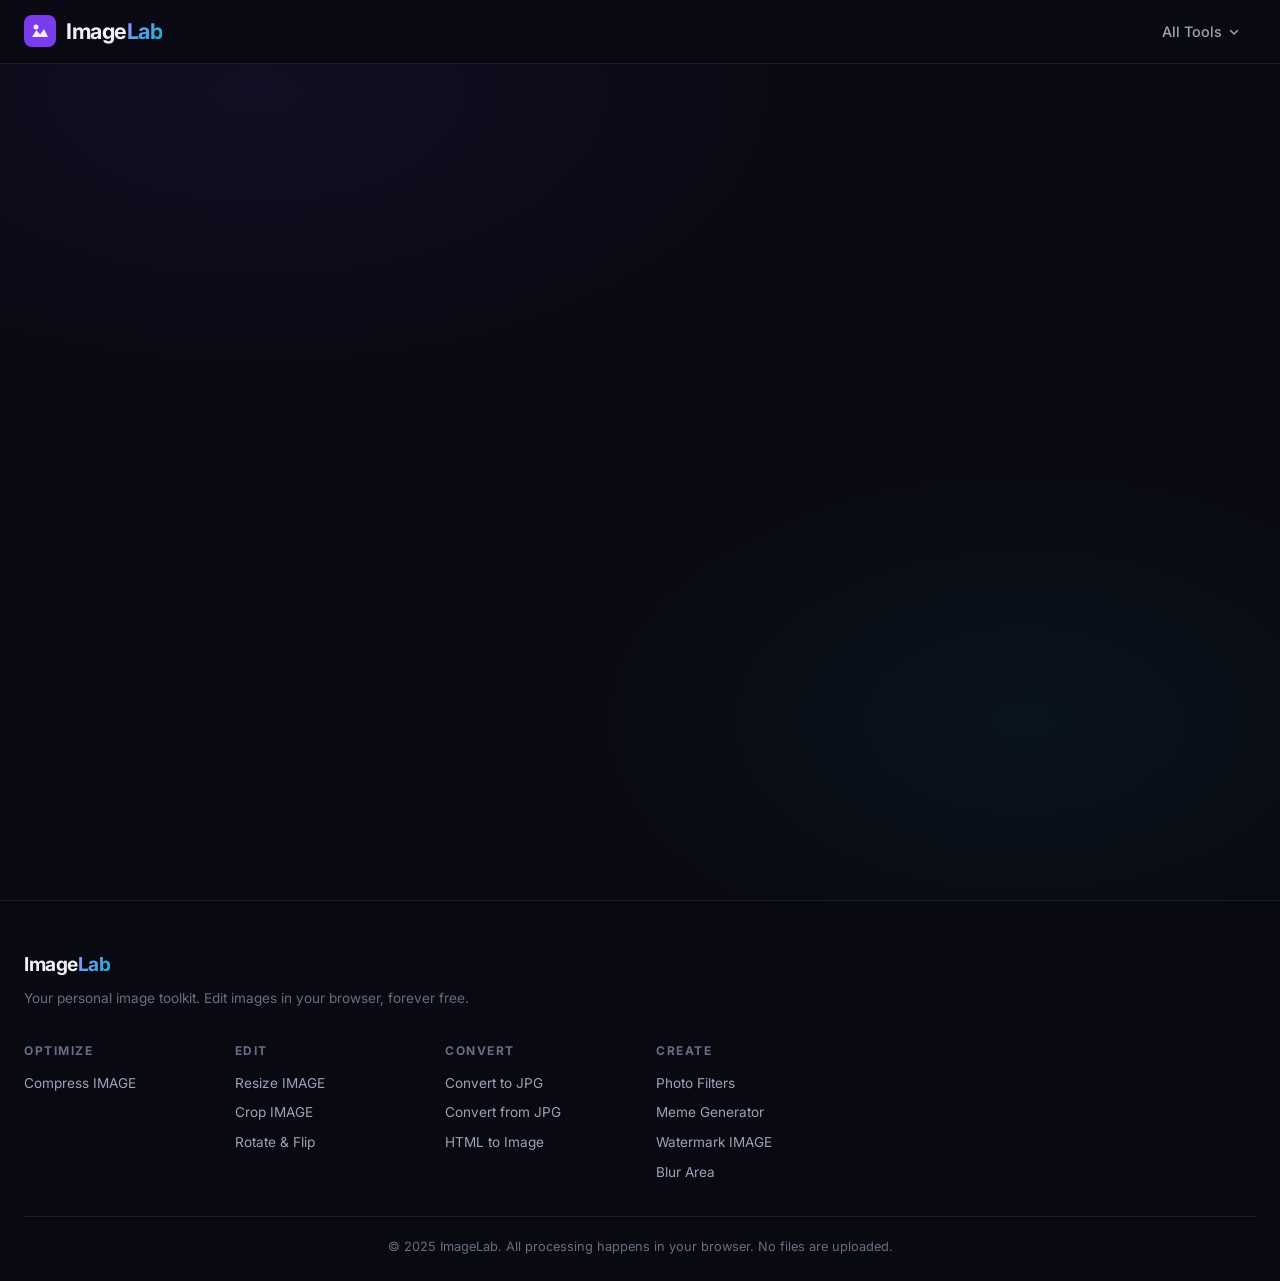
==== commit 281f9643: "Remove upscaler and background remover from UI" ====
--- a/index.html
+++ b/index.html
@@ -40,12 +40,6 @@
                             <div class="nav-dropdown-title">Optimize</div>
                             <a href="#compress" class="nav-dropdown-item" data-tool="compress">
                                 <span class="ndi-icon" style="background:#8FBC5D;">📦</span> Compress IMAGE
-                            </a>
-                            <a href="#upscale" class="nav-dropdown-item" data-tool="upscale">
-                                <span class="ndi-icon" style="background:#8FBC5D;">🔍</span> Upscale Image
-                            </a>
-                            <a href="#remove-bg" class="nav-dropdown-item" data-tool="remove-bg">
-                                <span class="ndi-icon" style="background:#8FBC5D;">✂️</span> Remove Background
                             </a>
                         </div>
                         <div class="nav-dropdown-col">
@@ -113,8 +107,6 @@
             <a href="#meme" class="mobile-menu-item">Meme Generator</a>
             <a href="#blur" class="mobile-menu-item">Blur Area</a>
             <a href="#html-to-image" class="mobile-menu-item">HTML to Image</a>
-            <a href="#remove-bg" class="mobile-menu-item">Remove Background</a>
-            <a href="#upscale" class="mobile-menu-item">Upscale Image</a>
         </div>
     </div>
 
@@ -134,8 +126,6 @@
                 <div class="footer-col">
                     <div class="footer-col-title">Optimize</div>
                     <a href="#compress">Compress IMAGE</a>
-                    <a href="#upscale">Upscale Image</a>
-                    <a href="#remove-bg">Remove Background</a>
                 </div>
                 <div class="footer-col">
                     <div class="footer-col-title">Edit</div>
@@ -176,8 +166,6 @@
     <script src="js/tools/meme.js"></script>
     <script src="js/tools/blur.js"></script>
     <script src="js/tools/htmlToImage.js"></script>
-    <script src="js/tools/removeBg.js"></script>
-    <script src="js/tools/upscale.js"></script>
     <script src="js/app.js"></script>
 </body>
 </html>
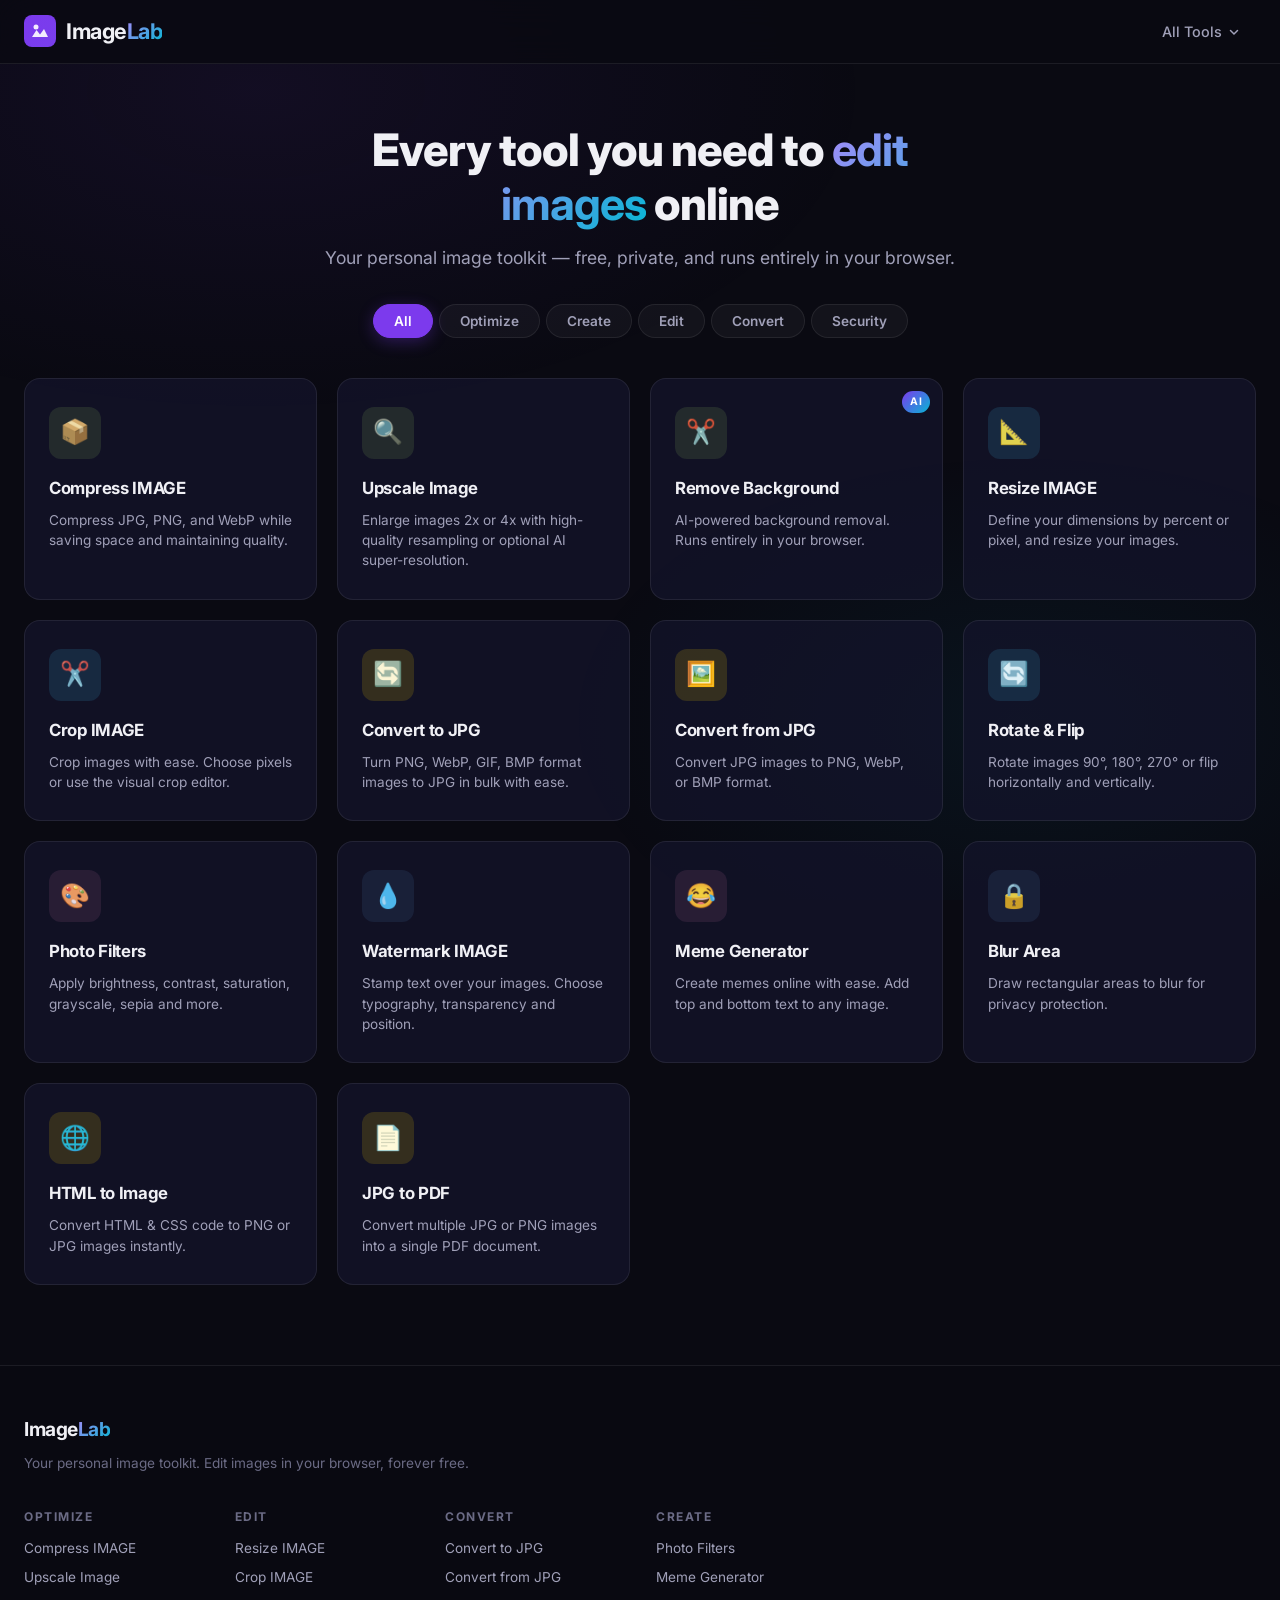
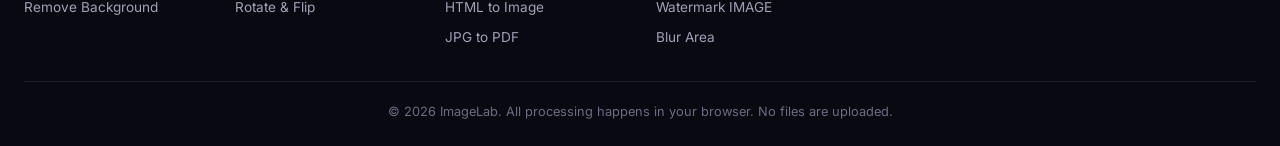
==== commit 04ff9d33: "Add JPG to PDF tool" ====
--- a/index.html
+++ b/index.html
@@ -41,6 +41,12 @@
                             <a href="#compress" class="nav-dropdown-item" data-tool="compress">
                                 <span class="ndi-icon" style="background:#8FBC5D;">📦</span> Compress IMAGE
                             </a>
+                            <a href="#upscale" class="nav-dropdown-item" data-tool="upscale">
+                                <span class="ndi-icon" style="background:#8FBC5D;">🔍</span> Upscale Image
+                            </a>
+                            <a href="#remove-bg" class="nav-dropdown-item" data-tool="remove-bg">
+                                <span class="ndi-icon" style="background:#8FBC5D;">✂️</span> Remove Background
+                            </a>
                         </div>
                         <div class="nav-dropdown-col">
                             <div class="nav-dropdown-title">Edit</div>
@@ -64,6 +70,9 @@
                             </a>
                             <a href="#html-to-image" class="nav-dropdown-item" data-tool="html-to-image">
                                 <span class="ndi-icon" style="background:#FFD400;">🌐</span> HTML to Image
+                            </a>
+                            <a href="#jpg-to-pdf" class="nav-dropdown-item" data-tool="jpg-to-pdf">
+                                <span class="ndi-icon" style="background:#FFD400;">📄</span> JPG to PDF
                             </a>
                         </div>
                         <div class="nav-dropdown-col">
@@ -107,6 +116,9 @@
             <a href="#meme" class="mobile-menu-item">Meme Generator</a>
             <a href="#blur" class="mobile-menu-item">Blur Area</a>
             <a href="#html-to-image" class="mobile-menu-item">HTML to Image</a>
+            <a href="#jpg-to-pdf" class="mobile-menu-item">JPG to PDF</a>
+            <a href="#remove-bg" class="mobile-menu-item">Remove Background</a>
+            <a href="#upscale" class="mobile-menu-item">Upscale Image</a>
         </div>
     </div>
 
@@ -126,6 +138,8 @@
                 <div class="footer-col">
                     <div class="footer-col-title">Optimize</div>
                     <a href="#compress">Compress IMAGE</a>
+                    <a href="#upscale">Upscale Image</a>
+                    <a href="#remove-bg">Remove Background</a>
                 </div>
                 <div class="footer-col">
                     <div class="footer-col-title">Edit</div>
@@ -138,6 +152,7 @@
                     <a href="#convert-to-jpg">Convert to JPG</a>
                     <a href="#convert-from-jpg">Convert from JPG</a>
                     <a href="#html-to-image">HTML to Image</a>
+                    <a href="#jpg-to-pdf">JPG to PDF</a>
                 </div>
                 <div class="footer-col">
                     <div class="footer-col-title">Create</div>
@@ -148,7 +163,7 @@
                 </div>
             </div>
             <div class="footer-bottom">
-                <p>© 2025 ImageLab. All processing happens in your browser. No files are uploaded.</p>
+                <p>© 2026 ImageLab. All processing happens in your browser. No files are uploaded.</p>
             </div>
         </div>
     </footer>
@@ -166,6 +181,9 @@
     <script src="js/tools/meme.js"></script>
     <script src="js/tools/blur.js"></script>
     <script src="js/tools/htmlToImage.js"></script>
+    <script src="js/tools/jpgToPdf.js"></script>
+    <script src="js/tools/removeBg.js"></script>
+    <script src="js/tools/upscale.js"></script>
     <script src="js/app.js"></script>
 </body>
 </html>
--- a/css/styles.css
+++ b/css/styles.css
@@ -1124,10 +1124,90 @@
 .gap-24 { gap: 24px; }
 .w-full { width: 100%; }
 .text-center { text-align: center; }
+.text-right { text-align: right; }
+.text-xs { font-size: 0.75rem; }
+.text-sm { font-size: 0.85rem; }
+.text-white { color: #fff; }
+.text-accent { color: var(--accent); }
+.text-slate-300 { color: #cbd5e1; }
+.text-slate-400 { color: #94a3b8; }
+.font-medium { font-weight: 500; }
+.font-bold { font-weight: 700; }
+.mt-2 { margin-top: 4px; }
+.mt-4 { margin-top: 8px; }
+.mt-8 { margin-top: 8px; }
+.mt-12 { margin-top: 12px; }
 .mt-16 { margin-top: 16px; }
 .mt-24 { margin-top: 24px; }
+.mb-12 { margin-bottom: 12px; }
 .mb-16 { margin-bottom: 16px; }
 .font-mono { font-family: 'JetBrains Mono', monospace; }
+.grid { display: grid; }
+.relative { position: relative; }
+.absolute { position: absolute; }
+.top-0 { top: 0; }
+.right-0 { right: 0; }
+.rounded { border-radius: var(--radius-sm); }
+.overflow-hidden { overflow: hidden; }
+.aspect-square { aspect-ratio: 1 / 1; }
+.max-w-full { max-width: 100%; }
+.max-h-full { max-height: 100%; }
+.object-contain { object-fit: contain; }
+.bg-slate-800 { background: #1e293b; }
+.border { border: 1px solid var(--border); }
+.border-slate-700 { border-color: #334155; }
+.bg-black { background: #000; }
+.bg-opacity-75 { background: rgba(0, 0, 0, 0.75); }
+.px-2 { padding-left: 8px; padding-right: 8px; }
+.py-1 { padding-top: 4px; padding-bottom: 4px; }
+
+.btn-outline {
+    background: transparent;
+    color: var(--text-primary);
+    border: 1px solid var(--border);
+}
+.btn-outline:hover {
+    background: var(--bg-glass);
+    border-color: var(--border-hover);
+}
+.btn-outline:disabled {
+    opacity: 0.5;
+    cursor: not-allowed;
+}
+
+.options-grid {
+    display: grid;
+    grid-template-columns: 1fr 1fr;
+    gap: 8px;
+}
+
+.info-box {
+    background: var(--bg-glass);
+    border: 1px solid var(--border);
+    border-radius: var(--radius-sm);
+    padding: 12px 14px;
+    font-size: 0.85rem;
+    color: var(--text-secondary);
+}
+.info-row {
+    display: flex;
+    justify-content: space-between;
+    align-items: center;
+    gap: 12px;
+}
+
+select.w-full,
+.controls-panel select {
+    width: 100%;
+    padding: 10px 14px;
+    background: var(--bg-input);
+    border: 1px solid var(--border);
+    border-radius: var(--radius-sm);
+    color: var(--text-primary);
+    font-size: 0.9rem;
+    outline: none;
+    cursor: pointer;
+}
 
 /* Side-by-side layout for tool workspace */
 .tool-layout {
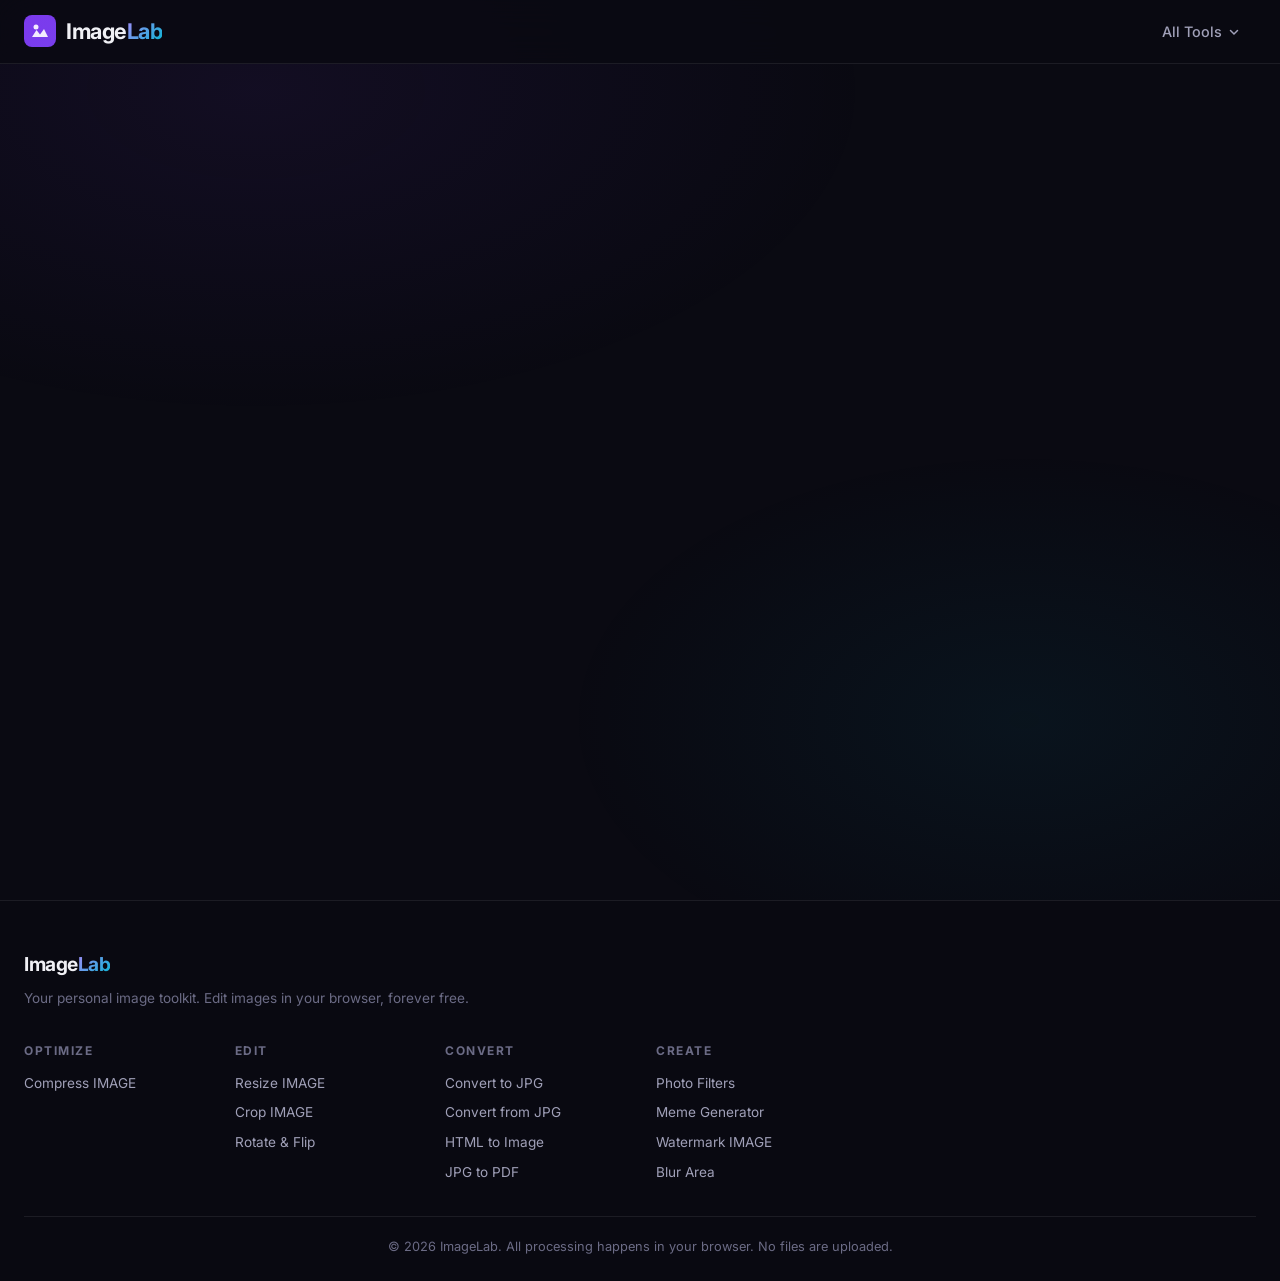
==== commit 173c9094: "Remove remaining upscale and removeBg references from UI" ====
--- a/index.html
+++ b/index.html
@@ -40,12 +40,6 @@
                             <div class="nav-dropdown-title">Optimize</div>
                             <a href="#compress" class="nav-dropdown-item" data-tool="compress">
                                 <span class="ndi-icon" style="background:#8FBC5D;">📦</span> Compress IMAGE
-                            </a>
-                            <a href="#upscale" class="nav-dropdown-item" data-tool="upscale">
-                                <span class="ndi-icon" style="background:#8FBC5D;">🔍</span> Upscale Image
-                            </a>
-                            <a href="#remove-bg" class="nav-dropdown-item" data-tool="remove-bg">
-                                <span class="ndi-icon" style="background:#8FBC5D;">✂️</span> Remove Background
                             </a>
                         </div>
                         <div class="nav-dropdown-col">
@@ -117,8 +111,6 @@
             <a href="#blur" class="mobile-menu-item">Blur Area</a>
             <a href="#html-to-image" class="mobile-menu-item">HTML to Image</a>
             <a href="#jpg-to-pdf" class="mobile-menu-item">JPG to PDF</a>
-            <a href="#remove-bg" class="mobile-menu-item">Remove Background</a>
-            <a href="#upscale" class="mobile-menu-item">Upscale Image</a>
         </div>
     </div>
 
@@ -138,8 +130,6 @@
                 <div class="footer-col">
                     <div class="footer-col-title">Optimize</div>
                     <a href="#compress">Compress IMAGE</a>
-                    <a href="#upscale">Upscale Image</a>
-                    <a href="#remove-bg">Remove Background</a>
                 </div>
                 <div class="footer-col">
                     <div class="footer-col-title">Edit</div>
@@ -182,8 +172,6 @@
     <script src="js/tools/blur.js"></script>
     <script src="js/tools/htmlToImage.js"></script>
     <script src="js/tools/jpgToPdf.js"></script>
-    <script src="js/tools/removeBg.js"></script>
-    <script src="js/tools/upscale.js"></script>
     <script src="js/app.js"></script>
 </body>
 </html>
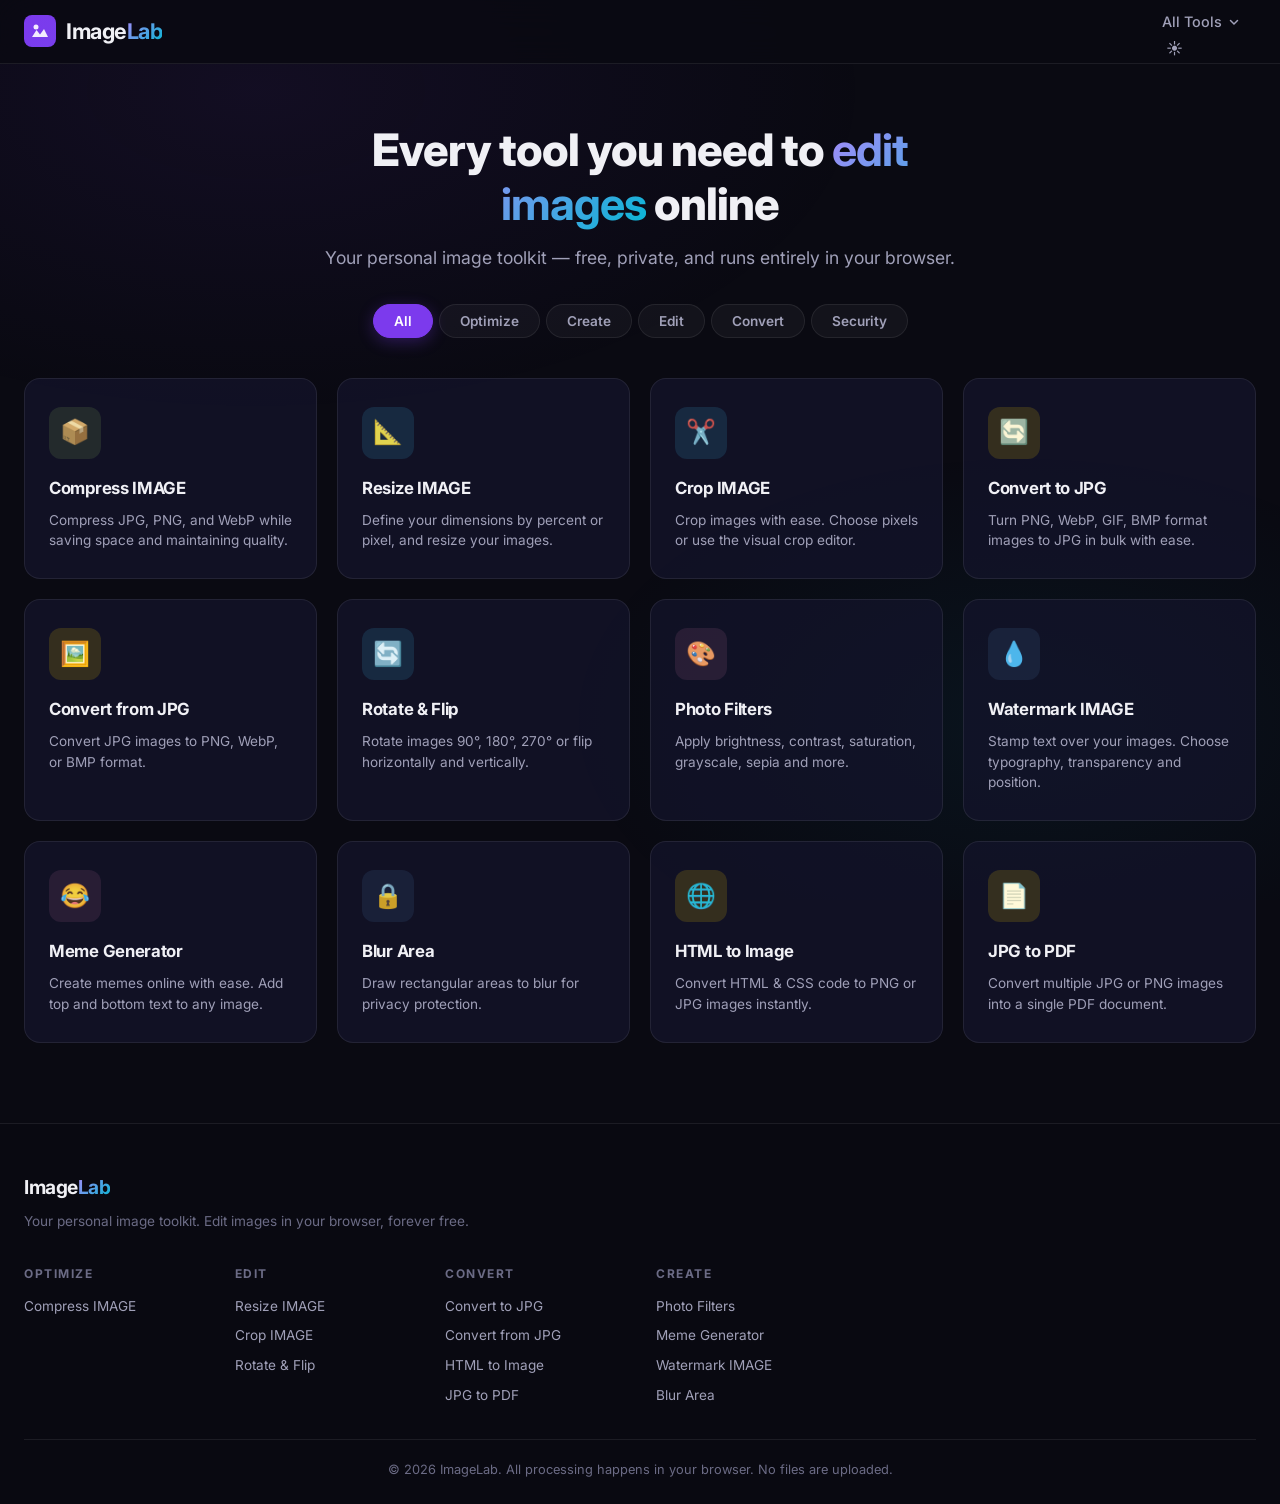
==== commit 4a37ae46: "Add Light Theme support and toggle switch" ====
--- a/index.html
+++ b/index.html
@@ -33,6 +33,9 @@
             <div class="nav-tools" id="navTools">
                 <button class="nav-tools-btn" id="navToolsBtn">
                     All Tools <svg width="12" height="12" viewBox="0 0 12 12" fill="currentColor"><path d="M2.5 4.5L6 8L9.5 4.5" stroke="currentColor" stroke-width="1.5" fill="none" stroke-linecap="round"/></svg>
+                </button>
+                <button class="nav-tools-btn" id="themeToggleBtn" style="padding: 0 12px; margin-left: 8px; font-size: 16px;" aria-label="Toggle Theme">
+                    ☀️
                 </button>
                 <div class="nav-dropdown" id="navDropdown">
                     <div class="nav-dropdown-grid">
--- a/css/styles.css
+++ b/css/styles.css
@@ -1222,3 +1222,32 @@
         grid-template-columns: 1fr;
     }
 }
+
+ / *   - - - -   L i g h t   T h e m e   - - - -   * / 
+ [ d a t a - t h e m e = \ + 
+ l i g h t \ ]   { 
+         - - b g - p r i m a r y :   # f 8 f a f c ; 
+         - - b g - s e c o n d a r y :   # f f f f f f ; 
+         - - b g - c a r d :   r g b a ( 2 5 5 ,   2 5 5 ,   2 5 5 ,   0 . 9 5 ) ; 
+         - - b g - c a r d - h o v e r :   r g b a ( 2 4 8 ,   2 5 0 ,   2 5 2 ,   0 . 9 5 ) ; 
+         - - b g - g l a s s :   r g b a ( 0 ,   0 ,   0 ,   0 . 0 3 ) ; 
+         - - b g - i n p u t :   r g b a ( 0 ,   0 ,   0 ,   0 . 0 5 ) ; 
+ 
+         - - t e x t - p r i m a r y :   # 0 f 1 7 2 a ; 
+         - - t e x t - s e c o n d a r y :   # 3 3 4 1 5 5 ; 
+         - - t e x t - m u t e d :   # 6 4 7 4 8 b ; 
+ 
+         - - b o r d e r :   r g b a ( 0 ,   0 ,   0 ,   0 . 1 ) ; 
+         - - b o r d e r - h o v e r :   r g b a ( 0 ,   0 ,   0 ,   0 . 1 5 ) ; 
+         
+         - - s h a d o w - g l o w :   0   0   3 0 p x   r g b a ( 1 2 4 ,   5 8 ,   2 3 7 ,   0 . 0 8 ) ; 
+ } 
+ [ d a t a - t h e m e = \ l i g h t \ ]   b o d y : : b e f o r e   { 
+         b a c k g r o u n d : 
+                 r a d i a l - g r a d i e n t ( e l l i p s e   8 0 %   6 0 %   a t   2 0 %   1 0 % ,   r g b a ( 1 2 4 ,   5 8 ,   2 3 7 ,   0 . 0 5 )   0 % ,   t r a n s p a r e n t   6 0 % ) , 
+                 r a d i a l - g r a d i e n t ( e l l i p s e   6 0 %   5 0 %   a t   8 0 %   8 0 % ,   r g b a ( 6 ,   1 8 2 ,   2 1 2 ,   0 . 0 4 )   0 % ,   t r a n s p a r e n t   6 0 % ) ; 
+ } 
+ + 
+ 
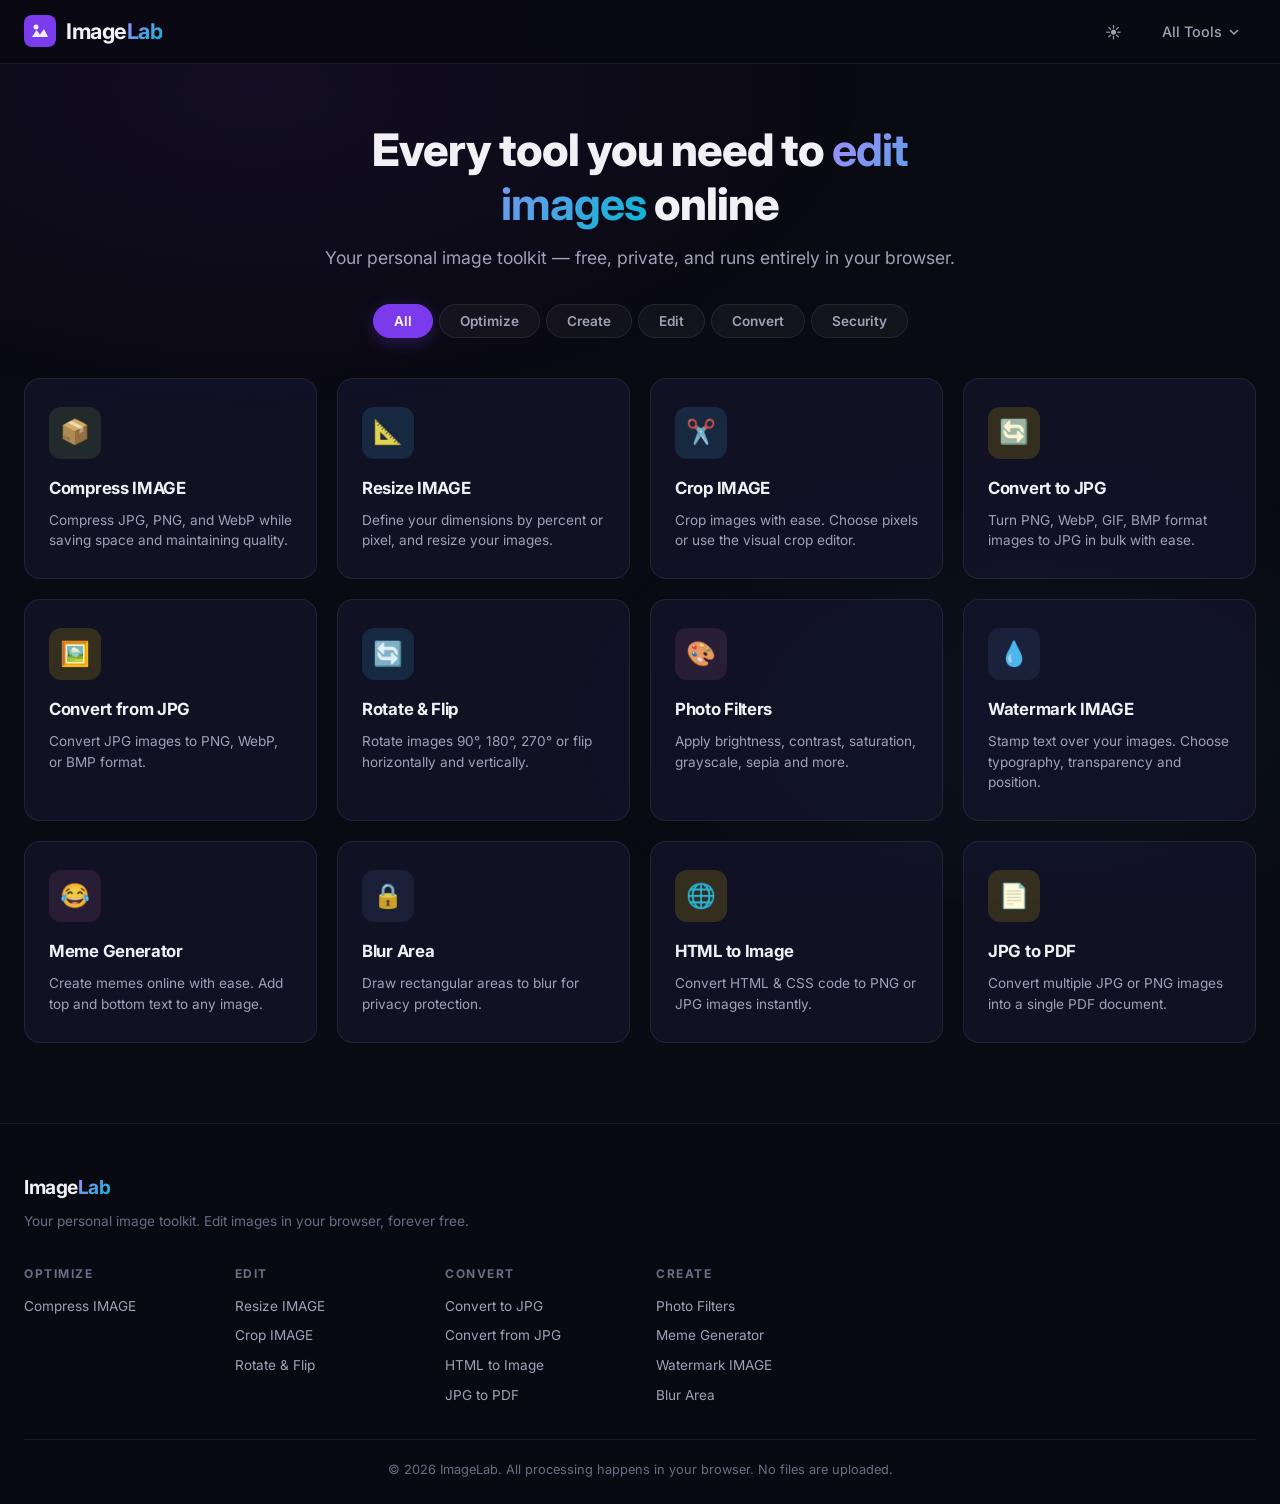
==== commit 410f8741: "Fix Theme Toggle functionality and layout" ====
--- a/index.html
+++ b/index.html
@@ -30,14 +30,15 @@
                 </span>
                 <span class="logo-text">Image<span class="logo-accent">Lab</span></span>
             </a>
-            <div class="nav-tools" id="navTools">
-                <button class="nav-tools-btn" id="navToolsBtn">
-                    All Tools <svg width="12" height="12" viewBox="0 0 12 12" fill="currentColor"><path d="M2.5 4.5L6 8L9.5 4.5" stroke="currentColor" stroke-width="1.5" fill="none" stroke-linecap="round"/></svg>
-                </button>
-                <button class="nav-tools-btn" id="themeToggleBtn" style="padding: 0 12px; margin-left: 8px; font-size: 16px;" aria-label="Toggle Theme">
+            <div style="display: flex; align-items: center; gap: 12px;" class="desktop-nav-group">
+                <button class="nav-tools-btn" id="themeToggleBtn" style="padding: 0 12px; font-size: 16px;" aria-label="Toggle Theme">
                     ☀️
                 </button>
-                <div class="nav-dropdown" id="navDropdown">
+                <div class="nav-tools" id="navTools">
+                    <button class="nav-tools-btn" id="navToolsBtn">
+                        All Tools <svg width="12" height="12" viewBox="0 0 12 12" fill="currentColor"><path d="M2.5 4.5L6 8L9.5 4.5" stroke="currentColor" stroke-width="1.5" fill="none" stroke-linecap="round"/></svg>
+                    </button>
+                    <div class="nav-dropdown" id="navDropdown">
                     <div class="nav-dropdown-grid">
                         <div class="nav-dropdown-col">
                             <div class="nav-dropdown-title">Optimize</div>
--- a/css/styles.css
+++ b/css/styles.css
@@ -1157,6 +1157,31 @@
 .border { border: 1px solid var(--border); }
 .border-slate-700 { border-color: #334155; }
 .bg-black { background: #000; }
+
+/* ---- Light Theme ---- */
+[data-theme="light"] {
+    --bg-primary: #f8fafc;
+    --bg-secondary: #ffffff;
+    --bg-card: rgba(255, 255, 255, 0.95);
+    --bg-card-hover: rgba(248, 250, 252, 0.95);
+    --bg-glass: rgba(0, 0, 0, 0.03);
+    --bg-input: rgba(0, 0, 0, 0.05);
+
+    --text-primary: #0f172a;
+    --text-secondary: #334155;
+    --text-muted: #64748b;
+
+    --border: rgba(0, 0, 0, 0.1);
+    --border-hover: rgba(0, 0, 0, 0.15);
+    
+    --shadow-glow: 0 0 30px rgba(124, 58, 237, 0.08);
+}
+
+[data-theme="light"] body::before {
+    background:
+        radial-gradient(ellipse 80% 60% at 20% 10%, rgba(124, 58, 237, 0.05) 0%, transparent 60%),
+        radial-gradient(ellipse 60% 50% at 80% 80%, rgba(6, 182, 212, 0.04) 0%, transparent 60%);
+}
 .bg-opacity-75 { background: rgba(0, 0, 0, 0.75); }
 .px-2 { padding-left: 8px; padding-right: 8px; }
 .py-1 { padding-top: 4px; padding-bottom: 4px; }
@@ -1223,31 +1248,3 @@
     }
 }
 
- / *   - - - -   L i g h t   T h e m e   - - - -   * / 
- [ d a t a - t h e m e = \ - 
- l i g h t \ ]   { 
-         - - b g - p r i m a r y :   # f 8 f a f c ; 
-         - - b g - s e c o n d a r y :   # f f f f f f ; 
-         - - b g - c a r d :   r g b a ( 2 5 5 ,   2 5 5 ,   2 5 5 ,   0 . 9 5 ) ; 
-         - - b g - c a r d - h o v e r :   r g b a ( 2 4 8 ,   2 5 0 ,   2 5 2 ,   0 . 9 5 ) ; 
-         - - b g - g l a s s :   r g b a ( 0 ,   0 ,   0 ,   0 . 0 3 ) ; 
-         - - b g - i n p u t :   r g b a ( 0 ,   0 ,   0 ,   0 . 0 5 ) ; 
- 
-         - - t e x t - p r i m a r y :   # 0 f 1 7 2 a ; 
-         - - t e x t - s e c o n d a r y :   # 3 3 4 1 5 5 ; 
-         - - t e x t - m u t e d :   # 6 4 7 4 8 b ; 
- 
-         - - b o r d e r :   r g b a ( 0 ,   0 ,   0 ,   0 . 1 ) ; 
-         - - b o r d e r - h o v e r :   r g b a ( 0 ,   0 ,   0 ,   0 . 1 5 ) ; 
-         
-         - - s h a d o w - g l o w :   0   0   3 0 p x   r g b a ( 1 2 4 ,   5 8 ,   2 3 7 ,   0 . 0 8 ) ; 
- } 
- [ d a t a - t h e m e = \ l i g h t \ ]   b o d y : : b e f o r e   { 
-         b a c k g r o u n d : 
-                 r a d i a l - g r a d i e n t ( e l l i p s e   8 0 %   6 0 %   a t   2 0 %   1 0 % ,   r g b a ( 1 2 4 ,   5 8 ,   2 3 7 ,   0 . 0 5 )   0 % ,   t r a n s p a r e n t   6 0 % ) , 
-                 r a d i a l - g r a d i e n t ( e l l i p s e   6 0 %   5 0 %   a t   8 0 %   8 0 % ,   r g b a ( 6 ,   1 8 2 ,   2 1 2 ,   0 . 0 4 )   0 % ,   t r a n s p a r e n t   6 0 % ) ; 
- } 
- - 
- 
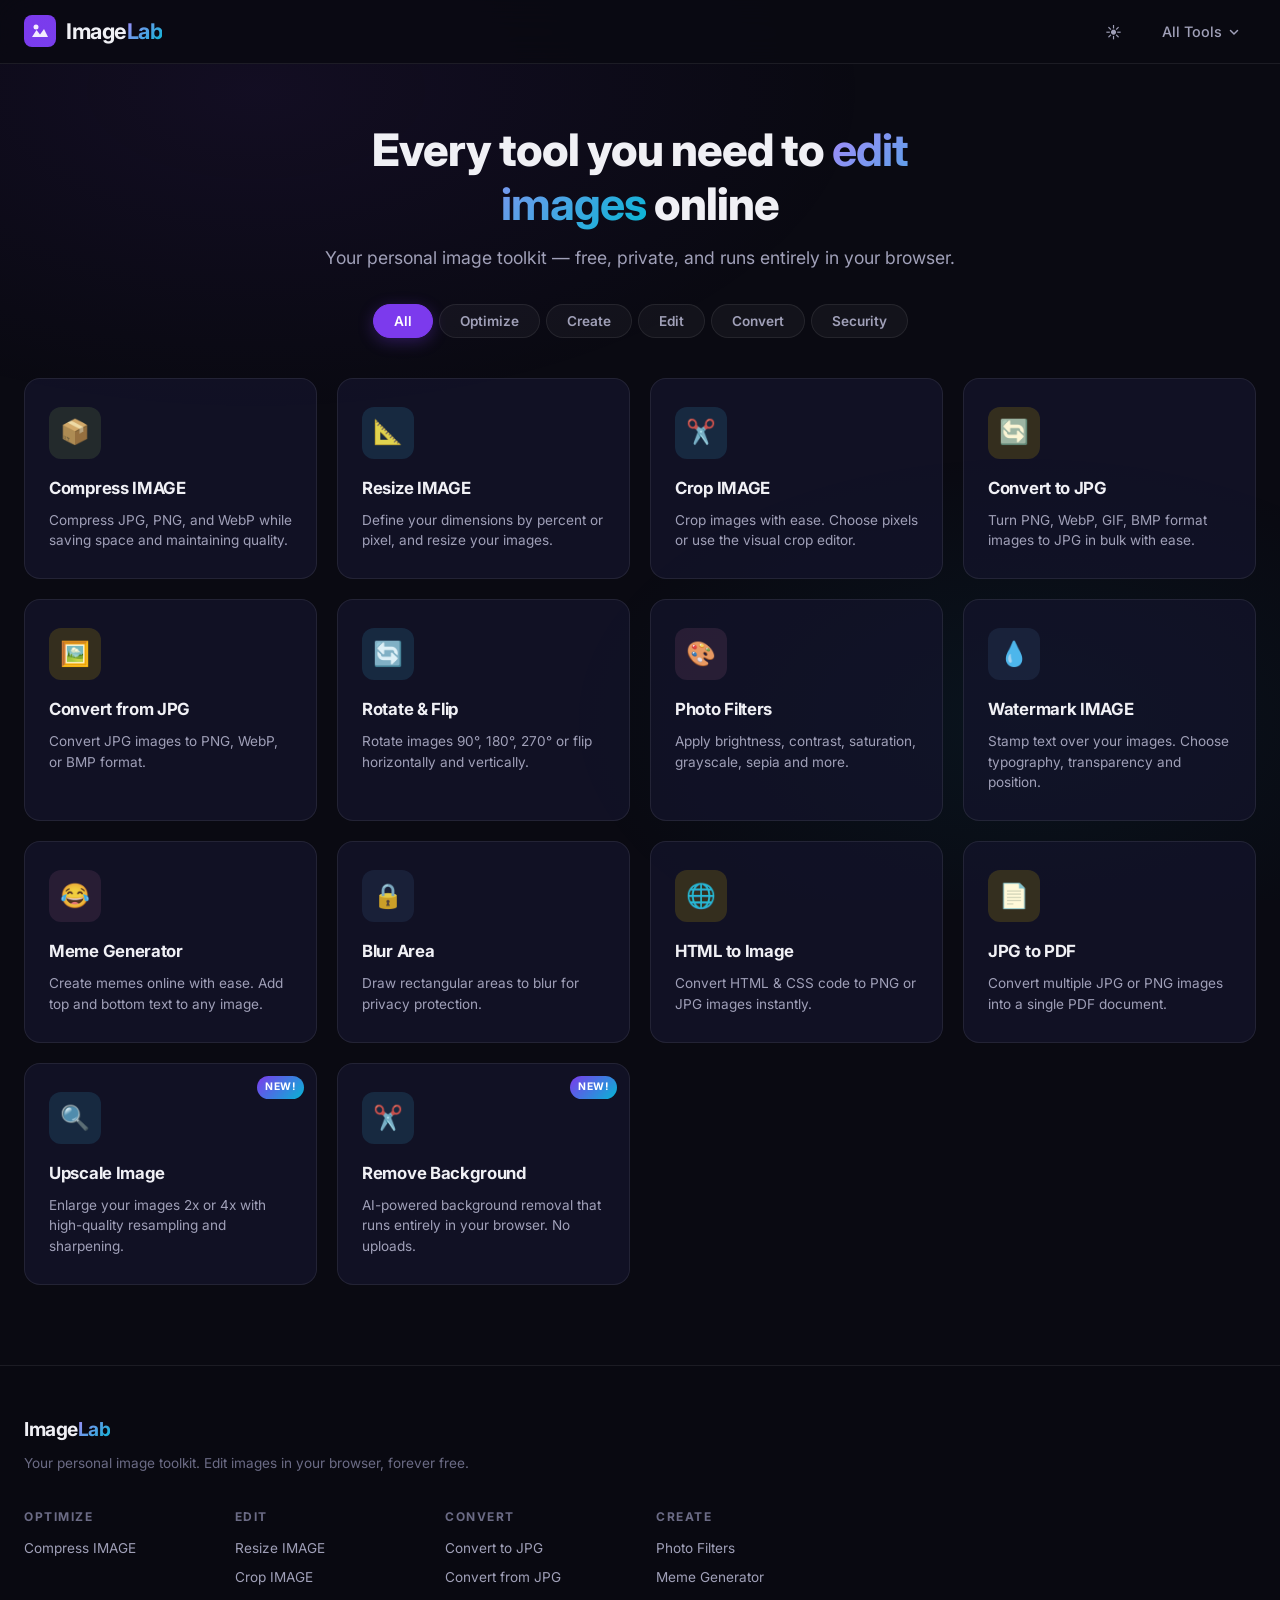
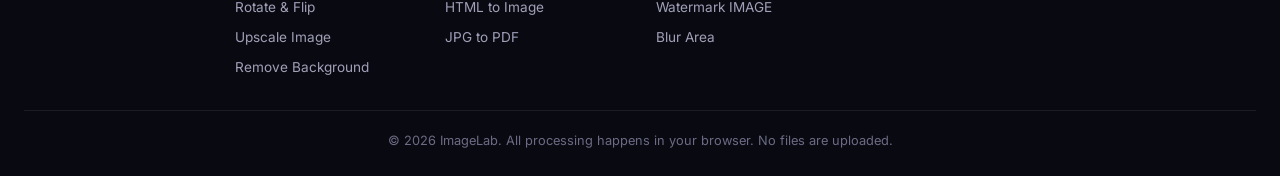
==== commit 0caa2b74: "Fix and re-add Upscale Image and Remove Background tools with reliable implementations" ====
--- a/index.html
+++ b/index.html
@@ -57,6 +57,12 @@
                             <a href="#rotate" class="nav-dropdown-item" data-tool="rotate">
                                 <span class="ndi-icon" style="background:#3CB6E2;">🔄</span> Rotate & Flip
                             </a>
+                            <a href="#upscale" class="nav-dropdown-item" data-tool="upscale">
+                                <span class="ndi-icon" style="background:#3CB6E2;">🔍</span> Upscale Image
+                            </a>
+                            <a href="#remove-bg" class="nav-dropdown-item" data-tool="remove-bg">
+                                <span class="ndi-icon" style="background:#3CB6E2;">✂️</span> Remove Background
+                            </a>
                         </div>
                         <div class="nav-dropdown-col">
                             <div class="nav-dropdown-title">Convert</div>
@@ -94,6 +100,7 @@
                     </div>
                 </div>
             </div>
+            </div>
             <button class="nav-hamburger" id="navHamburger" aria-label="Menu">
                 <span></span><span></span><span></span>
             </button>
@@ -115,6 +122,8 @@
             <a href="#blur" class="mobile-menu-item">Blur Area</a>
             <a href="#html-to-image" class="mobile-menu-item">HTML to Image</a>
             <a href="#jpg-to-pdf" class="mobile-menu-item">JPG to PDF</a>
+            <a href="#upscale" class="mobile-menu-item">Upscale Image</a>
+            <a href="#remove-bg" class="mobile-menu-item">Remove Background</a>
         </div>
     </div>
 
@@ -140,6 +149,8 @@
                     <a href="#resize">Resize IMAGE</a>
                     <a href="#crop">Crop IMAGE</a>
                     <a href="#rotate">Rotate & Flip</a>
+                    <a href="#upscale">Upscale Image</a>
+                    <a href="#remove-bg">Remove Background</a>
                 </div>
                 <div class="footer-col">
                     <div class="footer-col-title">Convert</div>
@@ -176,6 +187,8 @@
     <script src="js/tools/blur.js"></script>
     <script src="js/tools/htmlToImage.js"></script>
     <script src="js/tools/jpgToPdf.js"></script>
+    <script src="js/tools/upscale.js"></script>
+    <script src="js/tools/removeBg.js"></script>
     <script src="js/app.js"></script>
 </body>
 </html>
--- a/css/styles.css
+++ b/css/styles.css
@@ -25,6 +25,9 @@
     --bg-card-hover: rgba(30, 30, 60, 0.85);
     --bg-glass: rgba(255, 255, 255, 0.04);
     --bg-input: rgba(255, 255, 255, 0.06);
+    --bg-overlay: rgba(10, 10, 18, 0.85);
+    --bg-dropdown: rgba(17, 17, 39, 0.97);
+    --bg-overlay-solid: rgba(10, 10, 18, 0.95);
 
     /* Text */
     --text-primary: #f0f0f5;
@@ -106,7 +109,7 @@
     position: fixed;
     top: 0; left: 0; right: 0;
     height: var(--header-height);
-    background: rgba(10, 10, 18, 0.85);
+    background: var(--bg-overlay);
     backdrop-filter: blur(20px);
     -webkit-backdrop-filter: blur(20px);
     border-bottom: 1px solid var(--border);
@@ -165,7 +168,7 @@
     top: calc(100% + 12px);
     left: 50%;
     transform: translateX(-50%) translateY(8px);
-    background: rgba(17, 17, 39, 0.97);
+    background: var(--bg-dropdown);
     backdrop-filter: blur(24px);
     border: 1px solid var(--border);
     border-radius: var(--radius-lg);
@@ -247,7 +250,7 @@
     position: fixed;
     top: var(--header-height);
     left: 0; right: 0; bottom: 0;
-    background: rgba(10, 10, 18, 0.98);
+    background: var(--bg-overlay-solid);
     backdrop-filter: blur(20px);
     z-index: 999;
     opacity: 0;
@@ -864,7 +867,7 @@
 .loading-overlay {
     position: absolute;
     inset: 0;
-    background: rgba(10, 10, 18, 0.85);
+    background: var(--bg-overlay);
     display: flex;
     flex-direction: column;
     align-items: center;
@@ -890,7 +893,7 @@
 }
 .toast {
     padding: 14px 20px;
-    background: rgba(17, 17, 39, 0.97);
+    background: var(--bg-dropdown);
     backdrop-filter: blur(12px);
     border: 1px solid var(--border);
     border-radius: var(--radius-md);
@@ -912,7 +915,7 @@
 
 /* ---- Footer ---- */
 .footer {
-    background: rgba(10, 10, 18, 0.95);
+    background: var(--bg-overlay-solid);
     border-top: 1px solid var(--border);
     position: relative;
     z-index: 1;
@@ -1166,6 +1169,9 @@
     --bg-card-hover: rgba(248, 250, 252, 0.95);
     --bg-glass: rgba(0, 0, 0, 0.03);
     --bg-input: rgba(0, 0, 0, 0.05);
+    --bg-overlay: rgba(248, 250, 252, 0.85);
+    --bg-dropdown: rgba(255, 255, 255, 0.97);
+    --bg-overlay-solid: rgba(248, 250, 252, 0.95);
 
     --text-primary: #0f172a;
     --text-secondary: #334155;
